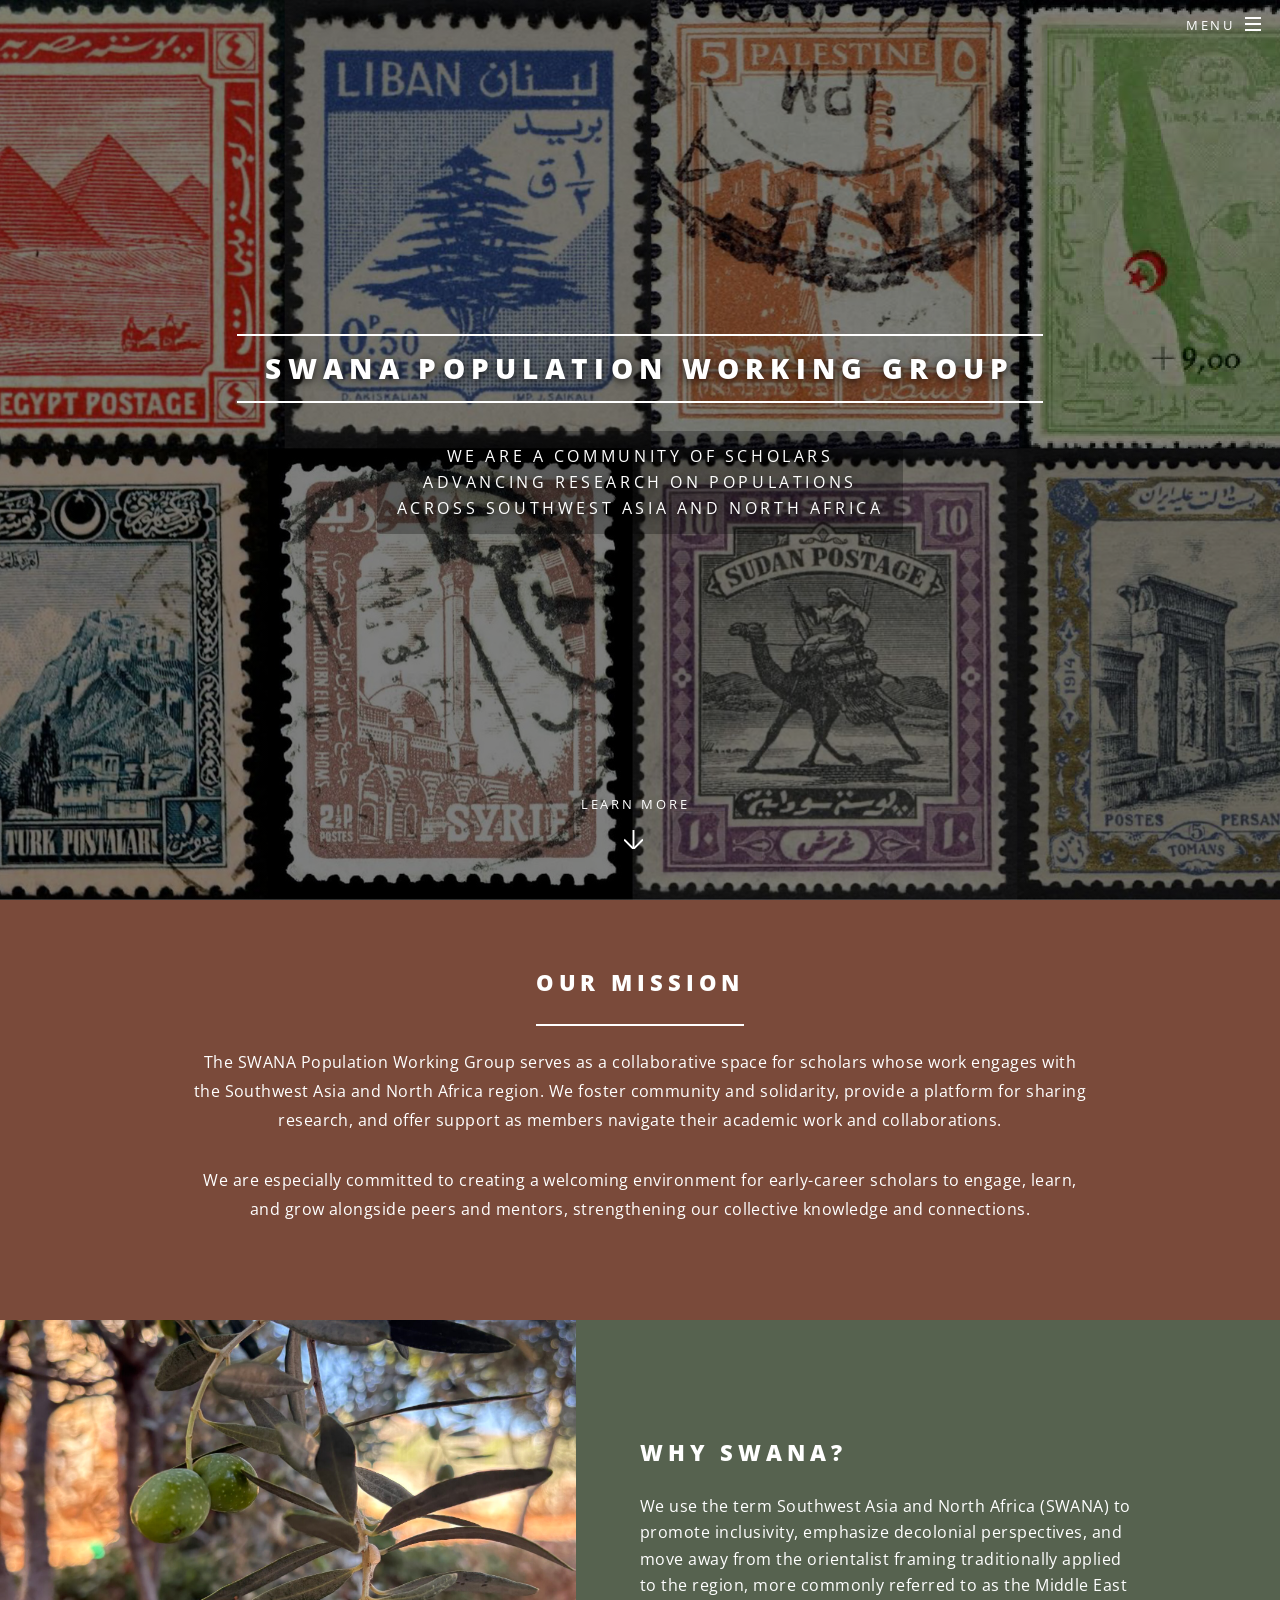
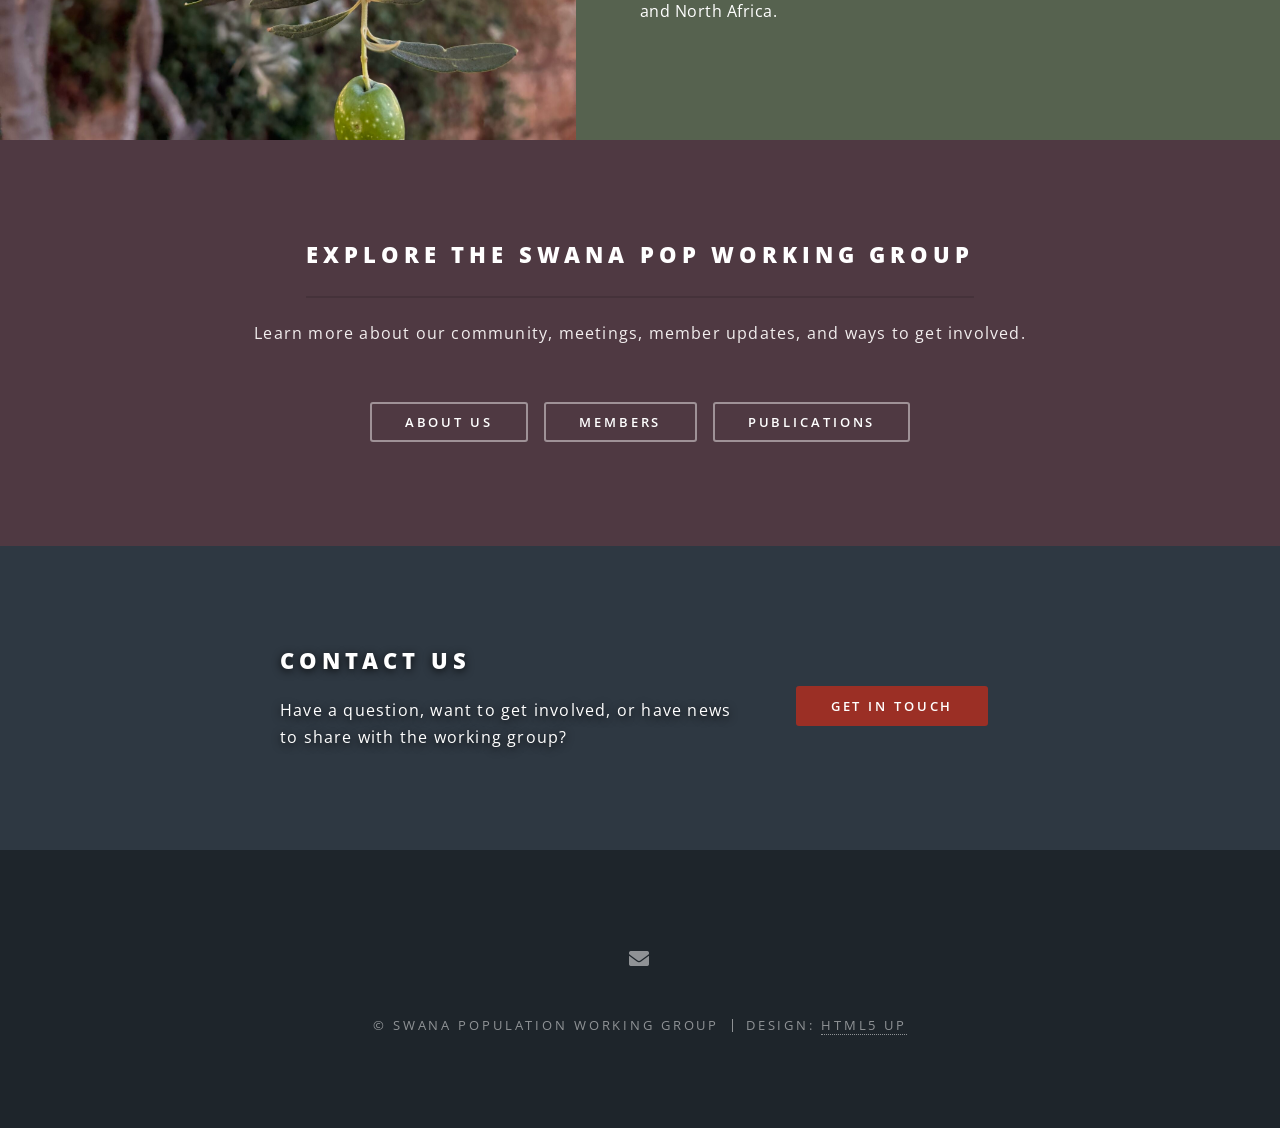
==== index.html @ 8e3f1f76 "Update index.html" ====
<!DOCTYPE HTML>
<!--
	SWANA Population Working Group
-->
<html>
	<head>
		<title>SWANA Population Working Group</title>
		<meta charset="utf-8" />
		<meta name="description" content="The SWANA Population Working Group is a community of scholars advancing research on populations across Southwest Asia and North Africa." />
		<meta name="keywords" content="SWANA, Southwest Asia and North Africa, population research, demography, population studies, MENA, scholars, working group, SWANA working group, SWANA Pop, SWANA Population, SWANA Population working group" />
		<meta name="viewport" content="width=device-width, initial-scale=1, user-scalable=no" />
		<link rel="stylesheet" href="assets/css/main.css" />
		<noscript><link rel="stylesheet" href="assets/css/noscript.css" /></noscript>
	</head>
	<body class="landing is-preload">

		<!-- Page Wrapper -->
			<div id="page-wrapper">

				<!-- Header -->
					<header id="header" class="alt">
						<h1><a href="index.html">SWANA POP</a></h1>
						<nav id="nav">
							<ul>
								<li class="special">
									<a href="#menu" class="menuToggle"><span>Menu</span></a>
									<div id="menu">
										<ul>
											<li><a href="index.html">Home</a></li>
											<li><a href="about.html">About Us</a></li>
											<li><a href="members.html">Members</a></li>
										 	<li><a href="publications.html">Publications</a></li>
											<!--<li><a href="#">Log In</a></li> -->
										</ul>
									</div>
								</li>
							</ul>
						</nav>
					</header>

				<!-- Banner -->
					<section id="banner">
						<div class="inner">
							<h2>SWANA Population Working Group</h2>
							<p>We are a community of scholars<br />
							advancing research on populations<br />
							across Southwest Asia and North Africa </p>
							
						</div>
						<a href="#one" class="more scrolly">Learn More</a>
					</section>

				<!-- One -->
					<section id="one" class="wrapper style2 special">
						<div class="inner">
							<header class="major">
								<h2>Our Mission</h2>
								<p>The SWANA Population Working Group serves as a collaborative space for scholars whose work engages with the Southwest Asia and North Africa region. We foster community and solidarity, provide a platform for sharing research, and offer support as members navigate their academic work and collaborations.</p>
								<p> We are especially committed to creating a welcoming environment for early-career scholars to engage, learn, and grow alongside peers and mentors, strengthening our collective knowledge and connections.</p>
							</header>
						</div>
					</section>

				<!-- Two -->
					<section id="two" class="wrapper alt style2">
						<section class="spotlight">
							<div class="image"><img src="images/olive.jpeg" alt="Olive tree branch with olives" /></div><div class="content">
								<h2>Why SWANA?</h2>
								<p>We use the term Southwest Asia and North Africa (SWANA) to promote inclusivity, emphasize decolonial perspectives, and move away from the orientalist framing traditionally applied to the region, more commonly referred to as the Middle East and North Africa.</p>
							</div>
						</section>
					</section>

				<!-- Three -->
					<section id="three" class="wrapper style3 special">
						<div class="inner">
							<header class="major">
								<h2>Explore the SWANA Pop Working Group</h2>
								<p>Learn more about our community, meetings, member updates, and ways to get involved.</p>
							</header>
							<ul class="actions special">
							      <li><a href="about.html" class="button">About Us</a></li>
							      <li><a href="members.html" class="button">Members</a></li>
							      <li><a href="publications.html" class="button">Publications</a></li>
							       <!--<li><a href="news.html" class="button">Share Your News</a></li>
							</ul> -->
						</div>
					</section>

				<!-- CTA -->
					<section id="cta" class="wrapper style4">
						<div class="inner">
							<header>
								<h2>Contact Us</h2>
								<p>Have a question, want to get involved, or have news to share with the working group?</p>
							</header>
							<ul class="actions stacked">
								<li><a href="https://forms.gle/hCoYXYdUF1regbRC8" class="button fit primary">Get In Touch</a></li>
							</ul>
						</div>
					</section>

				<!-- Footer -->
					<footer id="footer">
						<ul class="icons">
							<!--
							<li><a href="#" class="icon brands fa-twitter"><span class="label">Twitter</span></a></li>
							<li><a href="#" class="icon brands fa-facebook-f"><span class="label">Facebook</span></a></li>
							<li><a href="#" class="icon brands fa-instagram"><span class="label">Instagram</span></a></li>
							<li><a href="#" class="icon brands fa-dribbble"><span class="label">Dribbble</span></a></li>
							-->
							<li><a href="https://forms.gle/hCoYXYdUF1regbRC8" class="icon solid fa-envelope"><span class="label">Email</span></a></li>
							
						</ul>
						<ul class="copyright">
							<li>&copy; SWANA Population Working Group</li><li>Design: <a href="http://html5up.net">HTML5 UP</a></li>
						</ul>
					</footer>

			</div>

		<!-- Scripts -->
			<script src="assets/js/jquery.min.js"></script>
			<script src="assets/js/jquery.scrollex.min.js"></script>
			<script src="assets/js/jquery.scrolly.min.js"></script>
			<script src="assets/js/browser.min.js"></script>
			<script src="assets/js/breakpoints.min.js"></script>
			<script src="assets/js/util.js"></script>
			<script src="assets/js/main.js"></script>

	</body>
</html>
---- assets/css/main.css ----
@import url(fontawesome-all.min.css);
@import url("https://fonts.googleapis.com/css?family=Open+Sans:400,400italic,600,600italic,800,800italic");

/*
	Spectral by HTML5 UP
	html5up.net | @ajlkn
	Free for personal and commercial use under the CCA 3.0 license (html5up.net/license)
*/

html, body, div, span, applet, object,
iframe, h1, h2, h3, h4, h5, h6, p, blockquote,
pre, a, abbr, acronym, address, big, cite,
code, del, dfn, em, img, ins, kbd, q, s, samp,
small, strike, strong, sub, sup, tt, var, b,
u, i, center, dl, dt, dd, ol, ul, li, fieldset,
form, label, legend, table, caption, tbody,
tfoot, thead, tr, th, td, article, aside,
canvas, details, embed, figure, figcaption,
footer, header, hgroup, menu, nav, output, ruby,
section, summary, time, mark, audio, video {
	margin: 0;
	padding: 0;
	border: 0;
	font-size: 100%;
	font: inherit;
	vertical-align: baseline;}

article, aside, details, figcaption, figure,
footer, header, hgroup, menu, nav, section {
	display: block;}

body {
	line-height: 1;
}

ol, ul {
	list-style: none;
}

blockquote, q {
	quotes: none;
}

	blockquote:before, blockquote:after, q:before, q:after {
		content: '';
		content: none;
	}

table {
	border-collapse: collapse;
	border-spacing: 0;
}

body {
	-webkit-text-size-adjust: none;
}

mark {
	background-color: transparent;
	color: inherit;
}

input::-moz-focus-inner {
	border: 0;
	padding: 0;
}

input, select, textarea {
	-moz-appearance: none;
	-webkit-appearance: none;
	-ms-appearance: none;
	appearance: none;
}

/* Basic */

	@-ms-viewport {
		width: device-width;
	}

	html {
		box-sizing: border-box;
	}

	*, *:before, *:after {
		box-sizing: inherit;
	}

	body {
		background: #2e3842;
	}

		body.is-preload *, body.is-preload *:before, body.is-preload *:after {
			-moz-animation: none !important;
			-webkit-animation: none !important;
			-ms-animation: none !important;
			animation: none !important;
			-moz-transition: none !important;
			-webkit-transition: none !important;
			-ms-transition: none !important;
			transition: none !important;
		}

	body, input, select, textarea {
		color: #fff;
		font-family: "Open Sans", Helvetica, sans-serif;
		font-size: 15pt;
		font-weight: 400;
		letter-spacing: 0.075em;
		line-height: 1.65em;
	}

		@media screen and (max-width: 1680px) {

			body, input, select, textarea {
				font-size: 13pt;
			}

		}

		@media screen and (max-width: 1280px) {

			body, input, select, textarea {
				font-size: 12pt;
			}

		}

		@media screen and (max-width: 736px) {

			body, input, select, textarea {
				font-size: 11pt;
				letter-spacing: 0.0375em;
			}

		}

	a {
		-moz-transition: color 0.2s ease, border-bottom-color 0.2s ease;
		-webkit-transition: color 0.2s ease, border-bottom-color 0.2s ease;
		-ms-transition: color 0.2s ease, border-bottom-color 0.2s ease;
		transition: color 0.2s ease, border-bottom-color 0.2s ease;
		border-bottom: dotted 1px;
		color: inherit;
		text-decoration: none;
	}

		a:hover {
			border-bottom-color: transparent;
		}

	strong, b {
		color: #fff;
		font-weight: 600;
	}

	em, i {
		font-style: italic;
	}

	p {
		margin: 0 0 2em 0;
	}

	h1, h2, h3, h4, h5, h6 {
		color: #fff;
		font-weight: 800;
		letter-spacing: 0.225em;
		line-height: 1em;
		margin: 0 0 1em 0;
		text-transform: uppercase;
	}

		h1 a, h2 a, h3 a, h4 a, h5 a, h6 a {
			color: inherit;
			text-decoration: none;
		}

	h2 {
		font-size: 1.35em;
		line-height: 1.75em;
	}

		@media screen and (max-width: 736px) {

			h2 {
				font-size: 1.1em;
				line-height: 1.65em;
			}

		}

	h3 {
		font-size: 1.15em;
		line-height: 1.75em;
	}

		@media screen and (max-width: 736px) {

			h3 {
				font-size: 1em;
				line-height: 1.65em;
			}

		}

	h4 {
		font-size: 1em;
		line-height: 1.5em;
	}

	h5 {
		font-size: 0.8em;
		line-height: 1.5em;
	}

	h6 {
		font-size: 0.7em;
		line-height: 1.5em;
	}

	sub {
		font-size: 0.8em;
		position: relative;
		top: 0.5em;
	}

	sup {
		font-size: 0.8em;
		position: relative;
		top: -0.5em;
	}

	hr {
		border: 0;
		border-bottom: solid 2px #fff;
		margin: 3em 0;
	}

		hr.major {
			margin: 4.5em 0;
		}

	blockquote {
		border-left: solid 4px #fff;
		font-style: italic;
		margin: 0 0 2em 0;
		padding: 0.5em 0 0.5em 2em;
	}

	code {
		background: rgba(144, 144, 144, 0.25);
		border-radius: 3px;
		font-family: "Courier New", monospace;
		font-size: 0.9em;
		letter-spacing: 0;
		margin: 0 0.25em;
		padding: 0.25em 0.65em;
	}

	pre {
		-webkit-overflow-scrolling: touch;
		font-family: "Courier New", monospace;
		font-size: 0.9em;
		margin: 0 0 2em 0;
	}

		pre code {
			display: block;
			line-height: 1.75em;
			padding: 1em 1.5em;
			overflow-x: auto;
		}

	.align-left {
		text-align: left;
	}

	.align-center {
		text-align: center;
	}

	.align-right {
		text-align: right;
	}

/* Row */

	.row {
		display: flex;
		flex-wrap: wrap;
		box-sizing: border-box;
		align-items: stretch;
	}

		.row > * {
			box-sizing: border-box;
		}

		.row.gtr-uniform > * > :last-child {
			margin-bottom: 0;
		}

		.row.aln-left {
			justify-content: flex-start;
		}

		.row.aln-center {
			justify-content: center;
		}

		.row.aln-right {
			justify-content: flex-end;
		}

		.row.aln-top {
			align-items: flex-start;
		}

		.row.aln-middle {
			align-items: center;
		}

		.row.aln-bottom {
			align-items: flex-end;
		}

		.row > .imp {
			order: -1;
		}

		.row > .col-1 {
			width: 8.33333%;
		}

		.row > .off-1 {
			margin-left: 8.33333%;
		}

		.row > .col-2 {
			width: 16.66667%;
		}

		.row > .off-2 {
			margin-left: 16.66667%;
		}

		.row > .col-3 {
			width: 25%;
		}

		.row > .off-3 {
			margin-left: 25%;
		}

		.row > .col-4 {
			width: 33.33333%;
		}

		.row > .off-4 {
			margin-left: 33.33333%;
		}

		.row > .col-5 {
			width: 41.66667%;
		}

		.row > .off-5 {
			margin-left: 41.66667%;
		}

		.row > .col-6 {
			width: 50%;
		}

		.row > .off-6 {
			margin-left: 50%;
		}

		.row > .col-7 {
			width: 58.33333%;
		}

		.row > .off-7 {
			margin-left: 58.33333%;
		}

		.row > .col-8 {
			width: 66.66667%;
		}

		.row > .off-8 {
			margin-left: 66.66667%;
		}

		.row > .col-9 {
			width: 75%;
		}

		.row > .off-9 {
			margin-left: 75%;
		}

		.row > .col-10 {
			width: 83.33333%;
		}

		.row > .off-10 {
			margin-left: 83.33333%;
		}

		.row > .col-11 {
			width: 91.66667%;
		}

		.row > .off-11 {
			margin-left: 91.66667%;
		}

		.row > .col-12 {
			width: 100%;
		}

		.row > .off-12 {
			margin-left: 100%;
		}

		.row.gtr-0 {
			margin-top: 0;
			margin-left: 0em;
		}

			.row.gtr-0 > * {
				padding: 0 0 0 0em;
			}

			.row.gtr-0.gtr-uniform {
				margin-top: 0em;
			}

				.row.gtr-0.gtr-uniform > * {
					padding-top: 0em;
				}

		.row.gtr-25 {
			margin-top: 0;
			margin-left: -0.375em;
		}

			.row.gtr-25 > * {
				padding: 0 0 0 0.375em;
			}

			.row.gtr-25.gtr-uniform {
				margin-top: -0.375em;
			}

				.row.gtr-25.gtr-uniform > * {
					padding-top: 0.375em;
				}

		.row.gtr-50 {
			margin-top: 0;
			margin-left: -0.75em;
		}

			.row.gtr-50 > * {
				padding: 0 0 0 0.75em;
			}

			.row.gtr-50.gtr-uniform {
				margin-top: -0.75em;
			}

				.row.gtr-50.gtr-uniform > * {
					padding-top: 0.75em;
				}

		.row {
			margin-top: 0;
			margin-left: -1.5em;
		}

			.row > * {
				padding: 0 0 0 1.5em;
			}

			.row.gtr-uniform {
				margin-top: -1.5em;
			}

				.row.gtr-uniform > * {
					padding-top: 1.5em;
				}

		.row.gtr-150 {
			margin-top: 0;
			margin-left: -2.25em;
		}

			.row.gtr-150 > * {
				padding: 0 0 0 2.25em;
			}

			.row.gtr-150.gtr-uniform {
				margin-top: -2.25em;
			}

				.row.gtr-150.gtr-uniform > * {
					padding-top: 2.25em;
				}

		.row.gtr-200 {
			margin-top: 0;
			margin-left: -3em;
		}

			.row.gtr-200 > * {
				padding: 0 0 0 3em;
			}

			.row.gtr-200.gtr-uniform {
				margin-top: -3em;
			}

				.row.gtr-200.gtr-uniform > * {
					padding-top: 3em;
				}

		@media screen and (max-width: 1680px) {

			.row {
				display: flex;
				flex-wrap: wrap;
				box-sizing: border-box;
				align-items: stretch;
			}

				.row > * {
					box-sizing: border-box;
				}

				.row.gtr-uniform > * > :last-child {
					margin-bottom: 0;
				}

				.row.aln-left {
					justify-content: flex-start;
				}

				.row.aln-center {
					justify-content: center;
				}

				.row.aln-right {
					justify-content: flex-end;
				}

				.row.aln-top {
					align-items: flex-start;
				}

				.row.aln-middle {
					align-items: center;
				}

				.row.aln-bottom {
					align-items: flex-end;
				}

				.row > .imp-xlarge {
					order: -1;
				}

				.row > .col-1-xlarge {
					width: 8.33333%;
				}

				.row > .off-1-xlarge {
					margin-left: 8.33333%;
				}

				.row > .col-2-xlarge {
					width: 16.66667%;
				}

				.row > .off-2-xlarge {
					margin-left: 16.66667%;
				}

				.row > .col-3-xlarge {
					width: 25%;
				}

				.row > .off-3-xlarge {
					margin-left: 25%;
				}

				.row > .col-4-xlarge {
					width: 33.33333%;
				}

				.row > .off-4-xlarge {
					margin-left: 33.33333%;
				}

				.row > .col-5-xlarge {
					width: 41.66667%;
				}

				.row > .off-5-xlarge {
					margin-left: 41.66667%;
				}

				.row > .col-6-xlarge {
					width: 50%;
				}

				.row > .off-6-xlarge {
					margin-left: 50%;
				}

				.row > .col-7-xlarge {
					width: 58.33333%;
				}

				.row > .off-7-xlarge {
					margin-left: 58.33333%;
				}

				.row > .col-8-xlarge {
					width: 66.66667%;
				}

				.row > .off-8-xlarge {
					margin-left: 66.66667%;
				}

				.row > .col-9-xlarge {
					width: 75%;
				}

				.row > .off-9-xlarge {
					margin-left: 75%;
				}

				.row > .col-10-xlarge {
					width: 83.33333%;
				}

				.row > .off-10-xlarge {
					margin-left: 83.33333%;
				}

				.row > .col-11-xlarge {
					width: 91.66667%;
				}

				.row > .off-11-xlarge {
					margin-left: 91.66667%;
				}

				.row > .col-12-xlarge {
					width: 100%;
				}

				.row > .off-12-xlarge {
					margin-left: 100%;
				}

				.row.gtr-0 {
					margin-top: 0;
					margin-left: 0em;
				}

					.row.gtr-0 > * {
						padding: 0 0 0 0em;
					}

					.row.gtr-0.gtr-uniform {
						margin-top: 0em;
					}

						.row.gtr-0.gtr-uniform > * {
							padding-top: 0em;
						}

				.row.gtr-25 {
					margin-top: 0;
					margin-left: -0.375em;
				}

					.row.gtr-25 > * {
						padding: 0 0 0 0.375em;
					}

					.row.gtr-25.gtr-uniform {
						margin-top: -0.375em;
					}

						.row.gtr-25.gtr-uniform > * {
							padding-top: 0.375em;
						}

				.row.gtr-50 {
					margin-top: 0;
					margin-left: -0.75em;
				}

					.row.gtr-50 > * {
						padding: 0 0 0 0.75em;
					}

					.row.gtr-50.gtr-uniform {
						margin-top: -0.75em;
					}

						.row.gtr-50.gtr-uniform > * {
							padding-top: 0.75em;
						}

				.row {
					margin-top: 0;
					margin-left: -1.5em;
				}

					.row > * {
						padding: 0 0 0 1.5em;
					}

					.row.gtr-uniform {
						margin-top: -1.5em;
					}

						.row.gtr-uniform > * {
							padding-top: 1.5em;
						}

				.row.gtr-150 {
					margin-top: 0;
					margin-left: -2.25em;
				}

					.row.gtr-150 > * {
						padding: 0 0 0 2.25em;
					}

					.row.gtr-150.gtr-uniform {
						margin-top: -2.25em;
					}

						.row.gtr-150.gtr-uniform > * {
							padding-top: 2.25em;
						}

				.row.gtr-200 {
					margin-top: 0;
					margin-left: -3em;
				}

					.row.gtr-200 > * {
						padding: 0 0 0 3em;
					}

					.row.gtr-200.gtr-uniform {
						margin-top: -3em;
					}

						.row.gtr-200.gtr-uniform > * {
							padding-top: 3em;
						}

		}

		@media screen and (max-width: 1280px) {

			.row {
				display: flex;
				flex-wrap: wrap;
				box-sizing: border-box;
				align-items: stretch;
			}

				.row > * {
					box-sizing: border-box;
				}

				.row.gtr-uniform > * > :last-child {
					margin-bottom: 0;
				}

				.row.aln-left {
					justify-content: flex-start;
				}

				.row.aln-center {
					justify-content: center;
				}

				.row.aln-right {
					justify-content: flex-end;
				}

				.row.aln-top {
					align-items: flex-start;
				}

				.row.aln-middle {
					align-items: center;
				}

				.row.aln-bottom {
					align-items: flex-end;
				}

				.row > .imp-large {
					order: -1;
				}

				.row > .col-1-large {
					width: 8.33333%;
				}

				.row > .off-1-large {
					margin-left: 8.33333%;
				}

				.row > .col-2-large {
					width: 16.66667%;
				}

				.row > .off-2-large {
					margin-left: 16.66667%;
				}

				.row > .col-3-large {
					width: 25%;
				}

				.row > .off-3-large {
					margin-left: 25%;
				}

				.row > .col-4-large {
					width: 33.33333%;
				}

				.row > .off-4-large {
					margin-left: 33.33333%;
				}

				.row > .col-5-large {
					width: 41.66667%;
				}

				.row > .off-5-large {
					margin-left: 41.66667%;
				}

				.row > .col-6-large {
					width: 50%;
				}

				.row > .off-6-large {
					margin-left: 50%;
				}

				.row > .col-7-large {
					width: 58.33333%;
				}

				.row > .off-7-large {
					margin-left: 58.33333%;
				}

				.row > .col-8-large {
					width: 66.66667%;
				}

				.row > .off-8-large {
					margin-left: 66.66667%;
				}

				.row > .col-9-large {
					width: 75%;
				}

				.row > .off-9-large {
					margin-left: 75%;
				}

				.row > .col-10-large {
					width: 83.33333%;
				}

				.row > .off-10-large {
					margin-left: 83.33333%;
				}

				.row > .col-11-large {
					width: 91.66667%;
				}

				.row > .off-11-large {
					margin-left: 91.66667%;
				}

				.row > .col-12-large {
					width: 100%;
				}

				.row > .off-12-large {
					margin-left: 100%;
				}

				.row.gtr-0 {
					margin-top: 0;
					margin-left: 0em;
				}

					.row.gtr-0 > * {
						padding: 0 0 0 0em;
					}

					.row.gtr-0.gtr-uniform {
						margin-top: 0em;
					}

						.row.gtr-0.gtr-uniform > * {
							padding-top: 0em;
						}

				.row.gtr-25 {
					margin-top: 0;
					margin-left: -0.375em;
				}

					.row.gtr-25 > * {
						padding: 0 0 0 0.375em;
					}

					.row.gtr-25.gtr-uniform {
						margin-top: -0.375em;
					}

						.row.gtr-25.gtr-uniform > * {
							padding-top: 0.375em;
						}

				.row.gtr-50 {
					margin-top: 0;
					margin-left: -0.75em;
				}

					.row.gtr-50 > * {
						padding: 0 0 0 0.75em;
					}

					.row.gtr-50.gtr-uniform {
						margin-top: -0.75em;
					}

						.row.gtr-50.gtr-uniform > * {
							padding-top: 0.75em;
						}

				.row {
					margin-top: 0;
					margin-left: -1.5em;
				}

					.row > * {
						padding: 0 0 0 1.5em;
					}

					.row.gtr-uniform {
						margin-top: -1.5em;
					}

						.row.gtr-uniform > * {
							padding-top: 1.5em;
						}

				.row.gtr-150 {
					margin-top: 0;
					margin-left: -2.25em;
				}

					.row.gtr-150 > * {
						padding: 0 0 0 2.25em;
					}

					.row.gtr-150.gtr-uniform {
						margin-top: -2.25em;
					}

						.row.gtr-150.gtr-uniform > * {
							padding-top: 2.25em;
						}

				.row.gtr-200 {
					margin-top: 0;
					margin-left: -3em;
				}

					.row.gtr-200 > * {
						padding: 0 0 0 3em;
					}

					.row.gtr-200.gtr-uniform {
						margin-top: -3em;
					}

						.row.gtr-200.gtr-uniform > * {
							padding-top: 3em;
						}

		}

		@media screen and (max-width: 980px) {

			.row {
				display: flex;
				flex-wrap: wrap;
				box-sizing: border-box;
				align-items: stretch;
			}

				.row > * {
					box-sizing: border-box;
				}

				.row.gtr-uniform > * > :last-child {
					margin-bottom: 0;
				}

				.row.aln-left {
					justify-content: flex-start;
				}

				.row.aln-center {
					justify-content: center;
				}

				.row.aln-right {
					justify-content: flex-end;
				}

				.row.aln-top {
					align-items: flex-start;
				}

				.row.aln-middle {
					align-items: center;
				}

				.row.aln-bottom {
					align-items: flex-end;
				}

				.row > .imp-medium {
					order: -1;
				}

				.row > .col-1-medium {
					width: 8.33333%;
				}

				.row > .off-1-medium {
					margin-left: 8.33333%;
				}

				.row > .col-2-medium {
					width: 16.66667%;
				}

				.row > .off-2-medium {
					margin-left: 16.66667%;
				}

				.row > .col-3-medium {
					width: 25%;
				}

				.row > .off-3-medium {
					margin-left: 25%;
				}

				.row > .col-4-medium {
					width: 33.33333%;
				}

				.row > .off-4-medium {
					margin-left: 33.33333%;
				}

				.row > .col-5-medium {
					width: 41.66667%;
				}

				.row > .off-5-medium {
					margin-left: 41.66667%;
				}

				.row > .col-6-medium {
					width: 50%;
				}

				.row > .off-6-medium {
					margin-left: 50%;
				}

				.row > .col-7-medium {
					width: 58.33333%;
				}

				.row > .off-7-medium {
					margin-left: 58.33333%;
				}

				.row > .col-8-medium {
					width: 66.66667%;
				}

				.row > .off-8-medium {
					margin-left: 66.66667%;
				}

				.row > .col-9-medium {
					width: 75%;
				}

				.row > .off-9-medium {
					margin-left: 75%;
				}

				.row > .col-10-medium {
					width: 83.33333%;
				}

				.row > .off-10-medium {
					margin-left: 83.33333%;
				}

				.row > .col-11-medium {
					width: 91.66667%;
				}

				.row > .off-11-medium {
					margin-left: 91.66667%;
				}

				.row > .col-12-medium {
					width: 100%;
				}

				.row > .off-12-medium {
					margin-left: 100%;
				}

				.row.gtr-0 {
					margin-top: 0;
					margin-left: 0em;
				}

					.row.gtr-0 > * {
						padding: 0 0 0 0em;
					}

					.row.gtr-0.gtr-uniform {
						margin-top: 0em;
					}

						.row.gtr-0.gtr-uniform > * {
							padding-top: 0em;
						}

				.row.gtr-25 {
					margin-top: 0;
					margin-left: -0.375em;
				}

					.row.gtr-25 > * {
						padding: 0 0 0 0.375em;
					}

					.row.gtr-25.gtr-uniform {
						margin-top: -0.375em;
					}

						.row.gtr-25.gtr-uniform > * {
							padding-top: 0.375em;
						}

				.row.gtr-50 {
					margin-top: 0;
					margin-left: -0.75em;
				}

					.row.gtr-50 > * {
						padding: 0 0 0 0.75em;
					}

					.row.gtr-50.gtr-uniform {
						margin-top: -0.75em;
					}

						.row.gtr-50.gtr-uniform > * {
							padding-top: 0.75em;
						}

				.row {
					margin-top: 0;
					margin-left: -1.5em;
				}

					.row > * {
						padding: 0 0 0 1.5em;
					}

					.row.gtr-uniform {
						margin-top: -1.5em;
					}

						.row.gtr-uniform > * {
							padding-top: 1.5em;
						}

				.row.gtr-150 {
					margin-top: 0;
					margin-left: -2.25em;
				}

					.row.gtr-150 > * {
						padding: 0 0 0 2.25em;
					}

					.row.gtr-150.gtr-uniform {
						margin-top: -2.25em;
					}

						.row.gtr-150.gtr-uniform > * {
							padding-top: 2.25em;
						}

				.row.gtr-200 {
					margin-top: 0;
					margin-left: -3em;
				}

					.row.gtr-200 > * {
						padding: 0 0 0 3em;
					}

					.row.gtr-200.gtr-uniform {
						margin-top: -3em;
					}

						.row.gtr-200.gtr-uniform > * {
							padding-top: 3em;
						}

		}

		@media screen and (max-width: 736px) {

			.row {
				display: flex;
				flex-wrap: wrap;
				box-sizing: border-box;
				align-items: stretch;
			}

				.row > * {
					box-sizing: border-box;
				}

				.row.gtr-uniform > * > :last-child {
					margin-bottom: 0;
				}

				.row.aln-left {
					justify-content: flex-start;
				}

				.row.aln-center {
					justify-content: center;
				}

				.row.aln-right {
					justify-content: flex-end;
				}

				.row.aln-top {
					align-items: flex-start;
				}

				.row.aln-middle {
					align-items: center;
				}

				.row.aln-bottom {
					align-items: flex-end;
				}

				.row > .imp-small {
					order: -1;
				}

				.row > .col-1-small {
					width: 8.33333%;
				}

				.row > .off-1-small {
					margin-left: 8.33333%;
				}

				.row > .col-2-small {
					width: 16.66667%;
				}

				.row > .off-2-small {
					margin-left: 16.66667%;
				}

				.row > .col-3-small {
					width: 25%;
				}

				.row > .off-3-small {
					margin-left: 25%;
				}

				.row > .col-4-small {
					width: 33.33333%;
				}

				.row > .off-4-small {
					margin-left: 33.33333%;
				}

				.row > .col-5-small {
					width: 41.66667%;
				}

				.row > .off-5-small {
					margin-left: 41.66667%;
				}

				.row > .col-6-small {
					width: 50%;
				}

				.row > .off-6-small {
					margin-left: 50%;
				}

				.row > .col-7-small {
					width: 58.33333%;
				}

				.row > .off-7-small {
					margin-left: 58.33333%;
				}

				.row > .col-8-small {
					width: 66.66667%;
				}

				.row > .off-8-small {
					margin-left: 66.66667%;
				}

				.row > .col-9-small {
					width: 75%;
				}

				.row > .off-9-small {
					margin-left: 75%;
				}

				.row > .col-10-small {
					width: 83.33333%;
				}

				.row > .off-10-small {
					margin-left: 83.33333%;
				}

				.row > .col-11-small {
					width: 91.66667%;
				}

				.row > .off-11-small {
					margin-left: 91.66667%;
				}

				.row > .col-12-small {
					width: 100%;
				}

				.row > .off-12-small {
					margin-left: 100%;
				}

				.row.gtr-0 {
					margin-top: 0;
					margin-left: 0em;
				}

					.row.gtr-0 > * {
						padding: 0 0 0 0em;
					}

					.row.gtr-0.gtr-uniform {
						margin-top: 0em;
					}

						.row.gtr-0.gtr-uniform > * {
							padding-top: 0em;
						}

				.row.gtr-25 {
					margin-top: 0;
					margin-left: -0.375em;
				}

					.row.gtr-25 > * {
						padding: 0 0 0 0.375em;
					}

					.row.gtr-25.gtr-uniform {
						margin-top: -0.375em;
					}

						.row.gtr-25.gtr-uniform > * {
							padding-top: 0.375em;
						}

				.row.gtr-50 {
					margin-top: 0;
					margin-left: -0.75em;
				}

					.row.gtr-50 > * {
						padding: 0 0 0 0.75em;
					}

					.row.gtr-50.gtr-uniform {
						margin-top: -0.75em;
					}

						.row.gtr-50.gtr-uniform > * {
							padding-top: 0.75em;
						}

				.row {
					margin-top: 0;
					margin-left: -1.5em;
				}

					.row > * {
						padding: 0 0 0 1.5em;
					}

					.row.gtr-uniform {
						margin-top: -1.5em;
					}

						.row.gtr-uniform > * {
							padding-top: 1.5em;
						}

				.row.gtr-150 {
					margin-top: 0;
					margin-left: -2.25em;
				}

					.row.gtr-150 > * {
						padding: 0 0 0 2.25em;
					}

					.row.gtr-150.gtr-uniform {
						margin-top: -2.25em;
					}

						.row.gtr-150.gtr-uniform > * {
							padding-top: 2.25em;
						}

				.row.gtr-200 {
					margin-top: 0;
					margin-left: -3em;
				}

					.row.gtr-200 > * {
						padding: 0 0 0 3em;
					}

					.row.gtr-200.gtr-uniform {
						margin-top: -3em;
					}

						.row.gtr-200.gtr-uniform > * {
							padding-top: 3em;
						}

		}

		@media screen and (max-width: 480px) {

			.row {
				display: flex;
				flex-wrap: wrap;
				box-sizing: border-box;
				align-items: stretch;
			}

				.row > * {
					box-sizing: border-box;
				}

				.row.gtr-uniform > * > :last-child {
					margin-bottom: 0;
				}

				.row.aln-left {
					justify-content: flex-start;
				}

				.row.aln-center {
					justify-content: center;
				}

				.row.aln-right {
					justify-content: flex-end;
				}

				.row.aln-top {
					align-items: flex-start;
				}

				.row.aln-middle {
					align-items: center;
				}

				.row.aln-bottom {
					align-items: flex-end;
				}

				.row > .imp-xsmall {
					order: -1;
				}

				.row > .col-1-xsmall {
					width: 8.33333%;
				}

				.row > .off-1-xsmall {
					margin-left: 8.33333%;
				}

				.row > .col-2-xsmall {
					width: 16.66667%;
				}

				.row > .off-2-xsmall {
					margin-left: 16.66667%;
				}

				.row > .col-3-xsmall {
					width: 25%;
				}

				.row > .off-3-xsmall {
					margin-left: 25%;
				}

				.row > .col-4-xsmall {
					width: 33.33333%;
				}

				.row > .off-4-xsmall {
					margin-left: 33.33333%;
				}

				.row > .col-5-xsmall {
					width: 41.66667%;
				}

				.row > .off-5-xsmall {
					margin-left: 41.66667%;
				}

				.row > .col-6-xsmall {
					width: 50%;
				}

				.row > .off-6-xsmall {
					margin-left: 50%;
				}

				.row > .col-7-xsmall {
					width: 58.33333%;
				}

				.row > .off-7-xsmall {
					margin-left: 58.33333%;
				}

				.row > .col-8-xsmall {
					width: 66.66667%;
				}

				.row > .off-8-xsmall {
					margin-left: 66.66667%;
				}

				.row > .col-9-xsmall {
					width: 75%;
				}

				.row > .off-9-xsmall {
					margin-left: 75%;
				}

				.row > .col-10-xsmall {
					width: 83.33333%;
				}

				.row > .off-10-xsmall {
					margin-left: 83.33333%;
				}

				.row > .col-11-xsmall {
					width: 91.66667%;
				}

				.row > .off-11-xsmall {
					margin-left: 91.66667%;
				}

				.row > .col-12-xsmall {
					width: 100%;
				}

				.row > .off-12-xsmall {
					margin-left: 100%;
				}

				.row.gtr-0 {
					margin-top: 0;
					margin-left: 0em;
				}

					.row.gtr-0 > * {
						padding: 0 0 0 0em;
					}

					.row.gtr-0.gtr-uniform {
						margin-top: 0em;
					}

						.row.gtr-0.gtr-uniform > * {
							padding-top: 0em;
						}

				.row.gtr-25 {
					margin-top: 0;
					margin-left: -0.375em;
				}

					.row.gtr-25 > * {
						padding: 0 0 0 0.375em;
					}

					.row.gtr-25.gtr-uniform {
						margin-top: -0.375em;
					}

						.row.gtr-25.gtr-uniform > * {
							padding-top: 0.375em;
						}

				.row.gtr-50 {
					margin-top: 0;
					margin-left: -0.75em;
				}

					.row.gtr-50 > * {
						padding: 0 0 0 0.75em;
					}

					.row.gtr-50.gtr-uniform {
						margin-top: -0.75em;
					}

						.row.gtr-50.gtr-uniform > * {
							padding-top: 0.75em;
						}

				.row {
					margin-top: 0;
					margin-left: -1.5em;
				}

					.row > * {
						padding: 0 0 0 1.5em;
					}

					.row.gtr-uniform {
						margin-top: -1.5em;
					}

						.row.gtr-uniform > * {
							padding-top: 1.5em;
						}

				.row.gtr-150 {
					margin-top: 0;
					margin-left: -2.25em;
				}

					.row.gtr-150 > * {
						padding: 0 0 0 2.25em;
					}

					.row.gtr-150.gtr-uniform {
						margin-top: -2.25em;
					}

						.row.gtr-150.gtr-uniform > * {
							padding-top: 2.25em;
						}

				.row.gtr-200 {
					margin-top: 0;
					margin-left: -3em;
				}

					.row.gtr-200 > * {
						padding: 0 0 0 3em;
					}

					.row.gtr-200.gtr-uniform {
						margin-top: -3em;
					}

						.row.gtr-200.gtr-uniform > * {
							padding-top: 3em;
						}

		}

/* Section/Article */

	section.special, article.special {
		text-align: center;
	}

	header p {
		color: rgba(255, 255, 255, 0.5);
		position: relative;
		top: -0.25em;
	}

	header h3 + p {
		font-size: 1.1em;
	}

	header h4 + p,
	header h5 + p,
	header h6 + p {
		font-size: 0.9em;
	}

	header.major {
		margin: 0 0 3.5em 0;
	}

		header.major h2, header.major h3, header.major h4, header.major h5, header.major h6 {
			border-bottom: solid 2px #fff;
			display: inline-block;
			padding-bottom: 1em;
			position: relative;
		}

			header.major h2:after, header.major h3:after, header.major h4:after, header.major h5:after, header.major h6:after {
				content: '';
				display: block;
				height: 1px;
			}

		header.major p {
			color: #fff;
			top: 0;
		}

		@media screen and (max-width: 736px) {

			header.major {
				margin: 0 0 2em 0;
			}

		}

	@media screen and (max-width: 980px) {

		header br {
			display: none;
		}

	}

/* Form */

	form {
		margin: 0 0 2em 0;
	}

	label {
		color: #fff;
		display: block;
		font-size: 0.9em;
		font-weight: 600;
		margin: 0 0 1em 0;
	}

	input[type="text"],
	input[type="password"],
	input[type="email"],
	select,
	textarea {
		-moz-appearance: none;
		-webkit-appearance: none;
		-ms-appearance: none;
		appearance: none;
		background-color: rgba(144, 144, 144, 0.25);
		border-radius: 3px;
		border: none;
		color: inherit;
		display: block;
		outline: 0;
		padding: 0 1em;
		text-decoration: none;
		width: 100%;
	}

		input[type="text"]:invalid,
		input[type="password"]:invalid,
		input[type="email"]:invalid,
		select:invalid,
		textarea:invalid {
			box-shadow: none;
		}

		input[type="text"]:focus,
		input[type="password"]:focus,
		input[type="email"]:focus,
		select:focus,
		textarea:focus {
			box-shadow: 0 0 0 2px #21b2a6;
		}

	select {
		background-size: 1.25em;
		background-repeat: no-repeat;
		background-position: calc(100% - 1em) center;
		height: 2.75em;
		padding-right: 2.75em;
		text-overflow: ellipsis;
	}

		select:focus::-ms-value {
			background-color: transparent;
		}

		select::-ms-expand {
			display: none;
		}

	input[type="text"],
	input[type="password"],
	input[type="email"],
	select {
		height: 2.75em;
	}

	textarea {
		padding: 0.75em 1em;
	}

	input[type="checkbox"],
	input[type="radio"] {
		-moz-appearance: none;
		-webkit-appearance: none;
		-ms-appearance: none;
		appearance: none;
		display: block;
		float: left;
		margin-right: -2em;
		opacity: 0;
		width: 1em;
		z-index: -1;
	}

		input[type="checkbox"] + label,
		input[type="radio"] + label {
			text-decoration: none;
			color: #fff;
			cursor: pointer;
			display: inline-block;
			font-size: 1em;
			font-weight: 400;
			padding-left: 2.4em;
			padding-right: 0.75em;
			position: relative;
		}

			input[type="checkbox"] + label:before,
			input[type="radio"] + label:before {
				-moz-osx-font-smoothing: grayscale;
				-webkit-font-smoothing: antialiased;
				display: inline-block;
				font-style: normal;
				font-variant: normal;
				text-rendering: auto;
				line-height: 1;
				text-transform: none !important;
				font-family: 'Font Awesome 5 Free';
				font-weight: 900;
			}

			input[type="checkbox"] + label:before,
			input[type="radio"] + label:before {
				background: rgba(144, 144, 144, 0.25);
				border-radius: 3px;
				content: '';
				display: inline-block;
				font-size: 0.8em;
				height: 2.0625em;
				left: 0;
				line-height: 2.0625em;
				position: absolute;
				text-align: center;
				top: 0;
				width: 2.0625em;
			}

		input[type="checkbox"]:checked + label:before,
		input[type="radio"]:checked + label:before {
			background: #2e3842;
			color: #fff;
			content: '\f00c';
		}

		input[type="checkbox"]:focus + label:before,
		input[type="radio"]:focus + label:before {
			box-shadow: 0 0 0 2px #21b2a6;
		}

	input[type="checkbox"] + label:before {
		border-radius: 3px;
	}

	input[type="radio"] + label:before {
		border-radius: 100%;
	}

	::-webkit-input-placeholder {
		color: rgba(255, 255, 255, 0.5) !important;
		opacity: 1.0;
	}

	:-moz-placeholder {
		color: rgba(255, 255, 255, 0.5) !important;
		opacity: 1.0;
	}

	::-moz-placeholder {
		color: rgba(255, 255, 255, 0.5) !important;
		opacity: 1.0;
	}

	:-ms-input-placeholder {
		color: rgba(255, 255, 255, 0.5) !important;
		opacity: 1.0;
	}

/* Box */

	.box {
		border-radius: 3px;
		border: solid 2px #fff;
		margin-bottom: 2em;
		padding: 1.5em;
	}

		.box > :last-child,
		.box > :last-child > :last-child,
		.box > :last-child > :last-child > :last-child {
			margin-bottom: 0;
		}

		.box.alt {
			border: 0;
			border-radius: 0;
			padding: 0;
		}

/* Icon */

	.icon {
		text-decoration: none;
		border-bottom: none;
		position: relative;
	}

		.icon:before {
			-moz-osx-font-smoothing: grayscale;
			-webkit-font-smoothing: antialiased;
			display: inline-block;
			font-style: normal;
			font-variant: normal;
			text-rendering: auto;
			line-height: 1;
			text-transform: none !important;
			font-family: 'Font Awesome 5 Free';
			font-weight: 400;
		}

		.icon > .label {
			display: none;
		}

		.icon:before {
			line-height: inherit;
		}

		.icon.solid:before {
			font-weight: 900;
		}

		.icon.brands:before {
			font-family: 'Font Awesome 5 Brands';
		}

		.icon.major {
			-moz-transform: rotate(-45deg);
			-webkit-transform: rotate(-45deg);
			-ms-transform: rotate(-45deg);
			transform: rotate(-45deg);
			border-radius: 3px;
			border: solid 2px #fff;
			display: inline-block;
			font-size: 1.35em;
			height: calc(3em + 2px);
			line-height: 3em;
			text-align: center;
			width: calc(3em + 2px);
		}

			.icon.major:before {
				-moz-transform: rotate(45deg);
				-webkit-transform: rotate(45deg);
				-ms-transform: rotate(45deg);
				transform: rotate(45deg);
				display: inline-block;
				font-size: 1.5em;
			}

			@media screen and (max-width: 736px) {

				.icon.major {
					font-size: 1em;
				}

			}

		.icon.style1 {
			color: #00ffcc;
		}

		.icon.style2 {
			color: #00f0ff;
		}

		.icon.style3 {
			color: #76ddff;
		}

/* Image */

	.image {
		border-radius: 3px;
		border: 0;
		display: inline-block;
		position: relative;
	}

		.image img {
			border-radius: 3px;
			display: block;
		}

		.image.left {
			float: left;
			margin: 0 2em 2em 0;
			top: 0.25em;
		}

		.image.right {
			float: right;
			margin: 0 0 2em 2em;
			top: 0.25em;
		}

		.image.left, .image.right {
			max-width: 40%;
		}

			.image.left img, .image.right img {
				width: 100%;
			}

		.image.fit {
			display: block;
			margin: 0 0 2em 0;
			width: 100%;
		}

			.image.fit img {
				width: 100%;
			}

/* List */

	ol {
		list-style: decimal;
		margin: 0 0 2em 0;
		padding-left: 1.25em;
	}

		ol li {
			padding-left: 0.25em;
		}

	ul {
		list-style: disc;
		margin: 0 0 2em 0;
		padding-left: 1em;
	}

		ul li {
			padding-left: 0.5em;
		}

		ul.alt {
			list-style: none;
			padding-left: 0;
		}

			ul.alt li {
				border-top: solid 1px #fff;
				padding: 0.5em 0;
			}

				ul.alt li:first-child {
					border-top: 0;
					padding-top: 0;
				}

	dl {
		margin: 0 0 2em 0;
	}

/* Actions */

	ul.actions {
		display: -moz-flex;
		display: -webkit-flex;
		display: -ms-flex;
		display: flex;
		cursor: default;
		list-style: none;
		margin-left: -1em;
		padding-left: 0;
	}

		ul.actions li {
			padding: 0 0 0 1em;
			vertical-align: middle;
		}

		ul.actions.special {
			-moz-justify-content: center;
			-webkit-justify-content: center;
			-ms-justify-content: center;
			justify-content: center;
			width: 100%;
			margin-left: 0;
		}

			ul.actions.special li:first-child {
				padding-left: 0;
			}

		ul.actions.stacked {
			-moz-flex-direction: column;
			-webkit-flex-direction: column;
			-ms-flex-direction: column;
			flex-direction: column;
			margin-left: 0;
		}

			ul.actions.stacked li {
				padding: 1em 0 0 0;
			}

				ul.actions.stacked li:first-child {
					padding-top: 0;
				}

		ul.actions.fit {
			width: calc(100% + 1em);
		}

			ul.actions.fit li {
				-moz-flex-grow: 1;
				-webkit-flex-grow: 1;
				-ms-flex-grow: 1;
				flex-grow: 1;
				-moz-flex-shrink: 1;
				-webkit-flex-shrink: 1;
				-ms-flex-shrink: 1;
				flex-shrink: 1;
				width: 100%;
			}

				ul.actions.fit li > * {
					width: 100%;
				}

			ul.actions.fit.stacked {
				width: 100%;
			}

		@media screen and (max-width: 480px) {

			ul.actions:not(.fixed) {
				-moz-flex-direction: column;
				-webkit-flex-direction: column;
				-ms-flex-direction: column;
				flex-direction: column;
				margin-left: 0;
				width: 100% !important;
			}

				ul.actions:not(.fixed) li {
					-moz-flex-grow: 1;
					-webkit-flex-grow: 1;
					-ms-flex-grow: 1;
					flex-grow: 1;
					-moz-flex-shrink: 1;
					-webkit-flex-shrink: 1;
					-ms-flex-shrink: 1;
					flex-shrink: 1;
					padding: 1em 0 0 0;
					text-align: center;
					width: 100%;
				}

					ul.actions:not(.fixed) li > * {
						width: 100%;
					}

					ul.actions:not(.fixed) li:first-child {
						padding-top: 0;
					}

					ul.actions:not(.fixed) li input[type="submit"],
					ul.actions:not(.fixed) li input[type="reset"],
					ul.actions:not(.fixed) li input[type="button"],
					ul.actions:not(.fixed) li button,
					ul.actions:not(.fixed) li .button {
						width: 100%;
					}

						ul.actions:not(.fixed) li input[type="submit"].icon:before,
						ul.actions:not(.fixed) li input[type="reset"].icon:before,
						ul.actions:not(.fixed) li input[type="button"].icon:before,
						ul.actions:not(.fixed) li button.icon:before,
						ul.actions:not(.fixed) li .button.icon:before {
							margin-left: -0.5em;
						}

		}

/* Icons */

	ul.icons {
		cursor: default;
		list-style: none;
		padding-left: 0;
	}

		ul.icons li {
			display: inline-block;
			padding: 0 1em 0 0;
		}

			ul.icons li:last-child {
				padding-right: 0 !important;
			}

		ul.icons.major {
			padding: 1em 0;
		}

			ul.icons.major li {
				padding-right: 3.5em;
			}

				@media screen and (max-width: 736px) {

					ul.icons.major li {
						padding: 0 1em !important;
					}

				}

/* Table */

	.table-wrapper {
		-webkit-overflow-scrolling: touch;
		overflow-x: auto;
	}

	table {
		margin: 0 0 2em 0;
		width: 100%;
	}

		table tbody tr {
			border: solid 1px #fff;
			border-left: 0;
			border-right: 0;
		}

			table tbody tr:nth-child(2n + 1) {
				background-color: rgba(144, 144, 144, 0.25);
			}

		table td {
			padding: 0.75em 0.75em;
		}

		table th {
			color: #fff;
			font-size: 0.9em;
			font-weight: 600;
			padding: 0 0.75em 0.75em 0.75em;
			text-align: left;
		}

		table thead {
			border-bottom: solid 2px #fff;
		}

		table tfoot {
			border-top: solid 2px #fff;
		}

		table.alt {
			border-collapse: separate;
		}

			table.alt tbody tr td {
				border: solid 1px #fff;
				border-left-width: 0;
				border-top-width: 0;
			}

				table.alt tbody tr td:first-child {
					border-left-width: 1px;
				}

			table.alt tbody tr:first-child td {
				border-top-width: 1px;
			}

			table.alt thead {
				border-bottom: 0;
			}

			table.alt tfoot {
				border-top: 0;
			}

/* Button */

	input[type="submit"],
	input[type="reset"],
	input[type="button"],
	button,
	.button {
		-moz-appearance: none;
		-webkit-appearance: none;
		-ms-appearance: none;
		appearance: none;
		-moz-transition: background-color 0.2s ease-in-out, color 0.2s ease-in-out;
		-webkit-transition: background-color 0.2s ease-in-out, color 0.2s ease-in-out;
		-ms-transition: background-color 0.2s ease-in-out, color 0.2s ease-in-out;
		transition: background-color 0.2s ease-in-out, color 0.2s ease-in-out;
		background-color: transparent;
		border-radius: 3px;
		border: 0;
		box-shadow: inset 0 0 0 2px #fff;
		color: #fff;
		cursor: pointer;
		display: inline-block;
		font-size: 0.8em;
		font-weight: 600;
		height: 3.125em;
		letter-spacing: 0.225em;
		line-height: 3.125em;
		max-width: 30em;
		padding: 0 2.75em;
		text-align: center;
		text-decoration: none;
		text-transform: uppercase;
		white-space: nowrap;
		overflow: hidden;
		text-overflow: ellipsis;
	}

		input[type="submit"]:hover,
		input[type="reset"]:hover,
		input[type="button"]:hover,
		button:hover,
		.button:hover {
			background-color: rgba(144, 144, 144, 0.25);
		}

		input[type="submit"]:active,
		input[type="reset"]:active,
		input[type="button"]:active,
		button:active,
		.button:active {
			background-color: rgba(144, 144, 144, 0.5);
		}

		input[type="submit"].icon:before,
		input[type="reset"].icon:before,
		input[type="button"].icon:before,
		button.icon:before,
		.button.icon:before {
			margin-right: 0.5em;
		}

		input[type="submit"].fit,
		input[type="reset"].fit,
		input[type="button"].fit,
		button.fit,
		.button.fit {
			width: 100%;
		}

		input[type="submit"].small,
		input[type="reset"].small,
		input[type="button"].small,
		button.small,
		.button.small {
			font-size: 0.8em;
		}

		input[type="submit"].large,
		input[type="reset"].large,
		input[type="button"].large,
		button.large,
		.button.large {
			font-size: 1.35em;
		}

		input[type="submit"].primary,
		input[type="reset"].primary,
		input[type="button"].primary,
		button.primary,
		.button.primary {
			background-color: #ed4933;
			box-shadow: none !important;
			color: #ffffff !important;
		}

			input[type="submit"].primary:hover,
			input[type="reset"].primary:hover,
			input[type="button"].primary:hover,
			button.primary:hover,
			.button.primary:hover {
				background-color: #ef5e4a !important;
			}

			input[type="submit"].primary:active,
			input[type="reset"].primary:active,
			input[type="button"].primary:active,
			button.primary:active,
			.button.primary:active {
				background-color: #eb341c !important;
			}

		input[type="submit"].disabled, input[type="submit"]:disabled,
		input[type="reset"].disabled,
		input[type="reset"]:disabled,
		input[type="button"].disabled,
		input[type="button"]:disabled,
		button.disabled,
		button:disabled,
		.button.disabled,
		.button:disabled {
			pointer-events: none;
			opacity: 0.25;
		}

		@media screen and (max-width: 736px) {

			input[type="submit"],
			input[type="reset"],
			input[type="button"],
			button,
			.button {
				height: 3.75em;
				line-height: 3.75em;
			}

		}

/* Features */

	.features {
		display: -moz-flex;
		display: -webkit-flex;
		display: -ms-flex;
		display: flex;
		-moz-flex-wrap: wrap;
		-webkit-flex-wrap: wrap;
		-ms-flex-wrap: wrap;
		flex-wrap: wrap;
		-moz-justify-content: center;
		-webkit-justify-content: center;
		-ms-justify-content: center;
		justify-content: center;
		list-style: none;
		padding: 0;
		width: 100%;
	}

		.features li {
			padding: 4em 4em 2em 6em ;
			display: block;
			position: relative;
			text-align: left;
			width: 50%;
		}

			.features li:nth-child(1) {
				background-color: rgba(0, 0, 0, 0.035);
			}

			.features li:nth-child(2) {
				background-color: rgba(0, 0, 0, 0.07);
			}

			.features li:nth-child(3) {
				background-color: rgba(0, 0, 0, 0.105);
			}

			.features li:nth-child(4) {
				background-color: rgba(0, 0, 0, 0.14);
			}

			.features li:nth-child(5) {
				background-color: rgba(0, 0, 0, 0.175);
			}

			.features li:nth-child(6) {
				background-color: rgba(0, 0, 0, 0.21);
			}

			.features li:nth-child(7) {
				background-color: rgba(0, 0, 0, 0.245);
			}

			.features li:nth-child(8) {
				background-color: rgba(0, 0, 0, 0.28);
			}

			.features li:nth-child(9) {
				background-color: rgba(0, 0, 0, 0.315);
			}

			.features li:nth-child(10) {
				background-color: rgba(0, 0, 0, 0.35);
			}

			.features li:before {
				display: block;
				color: #00ffcc;
				position: absolute;
				left: 1.75em;
				top: 2.75em;
				font-size: 1.5em;
			}

			.features li:nth-child(1) {
				border-top-left-radius: 3px;
			}

			.features li:nth-child(2) {
				border-top-right-radius: 3px;
			}

			.features li:nth-last-child(1) {
				border-bottom-right-radius: 3px;
			}

			.features li:nth-last-child(2) {
				border-bottom-left-radius: 3px;
			}

			@media screen and (max-width: 980px) {

				.features li {
					padding: 3em 2em 1em 2em ;
					text-align: center;
				}

					.features li:before {
						left: 0;
						margin: 0 0 1em 0;
						position: relative;
						top: 0;
					}

			}

			@media screen and (max-width: 736px) {

				.features li {
					padding: 3em 0 1em 0 ;
					background-color: transparent !important;
					border-top: solid 2px #fff;
					width: 100%;
				}

					.features li:first-child {
						border-top: 0;
					}

			}

/* Spotlight */

	.spotlight {
		-moz-align-items: center;
		-webkit-align-items: center;
		-ms-align-items: center;
		align-items: center;
		display: -moz-flex;
		display: -webkit-flex;
		display: -ms-flex;
		display: flex;
	}

		.spotlight .image {
			-moz-order: 1;
			-webkit-order: 1;
			-ms-order: 1;
			order: 1;
			border-radius: 0;
			width: 40%;
		}

			.spotlight .image img {
				border-radius: 0;
				width: 100%;
			}

		.spotlight .content {
			padding: 2em 4em 0.1em 4em ;
			-moz-order: 2;
			-webkit-order: 2;
			-ms-order: 2;
			order: 2;
			max-width: 48em;
			width: 60%;
		}

		.spotlight:nth-child(2n) {
			-moz-flex-direction: row-reverse;
			-webkit-flex-direction: row-reverse;
			-ms-flex-direction: row-reverse;
			flex-direction: row-reverse;
		}

		.spotlight:nth-child(1) {
			background-color: rgba(0, 0, 0, 0.075);
		}

		.spotlight:nth-child(2) {
			background-color: rgba(0, 0, 0, 0.15);
		}

		.spotlight:nth-child(3) {
			background-color: rgba(0, 0, 0, 0.225);
		}

		.spotlight:nth-child(4) {
			background-color: rgba(0, 0, 0, 0.3);
		}

		.spotlight:nth-child(5) {
			background-color: rgba(0, 0, 0, 0.375);
		}

		.spotlight:nth-child(6) {
			background-color: rgba(0, 0, 0, 0.45);
		}

		.spotlight:nth-child(7) {
			background-color: rgba(0, 0, 0, 0.525);
		}

		.spotlight:nth-child(8) {
			background-color: rgba(0, 0, 0, 0.6);
		}

		.spotlight:nth-child(9) {
			background-color: rgba(0, 0, 0, 0.675);
		}

		.spotlight:nth-child(10) {
			background-color: rgba(0, 0, 0, 0.75);
		}

		@media screen and (max-width: 1280px) {

			.spotlight .image {
				width: 45%;
			}

			.spotlight .content {
				width: 55%;
			}

		}

		@media screen and (max-width: 980px) {

			.spotlight {
				display: block;
			}

				.spotlight br {
					display: none;
				}

				.spotlight .image {
					width: 100%;
				}

				.spotlight .content {
					padding: 4em 3em 2em 3em ;
					max-width: none;
					text-align: center;
					width: 100%;
				}

		}

		@media screen and (max-width: 736px) {

			.spotlight .content {
				padding: 3em 2em 1em 2em ;
			}

		}

/* Wrapper */

	.wrapper {
		padding: 6em 0 4em 0 ;
	}

		.wrapper > .inner {
			width: 60em;
			margin: 0 auto;
		}

			@media screen and (max-width: 1280px) {

				.wrapper > .inner {
					width: 90%;
				}

			}

			@media screen and (max-width: 980px) {

				.wrapper > .inner {
					width: 100%;
				}

			}

		.wrapper.alt {
			padding: 0;
		}

		.wrapper.style1 {
			background-color: #21b2a6;
			color: #c8ece9;
		}

			.wrapper.style1 strong, .wrapper.style1 b {
				color: #ffffff;
			}

			.wrapper.style1 h2, .wrapper.style1 h3, .wrapper.style1 h4, .wrapper.style1 h5, .wrapper.style1 h6 {
				color: #ffffff;
			}

			.wrapper.style1 hr {
				border-color: rgba(0, 0, 0, 0.125);
			}

			.wrapper.style1 blockquote {
				border-color: rgba(0, 0, 0, 0.125);
			}

			.wrapper.style1 code {
				background: rgba(255, 255, 255, 0.075);
			}

			.wrapper.style1 header p {
				color: #a6e0db;
			}

			.wrapper.style1 header.major h2, .wrapper.style1 header.major h3, .wrapper.style1 header.major h4, .wrapper.style1 header.major h5, .wrapper.style1 header.major h6 {
				border-color: rgba(0, 0, 0, 0.125);
			}

			.wrapper.style1 header.major p {
				color: #c8ece9;
			}

			.wrapper.style1 label {
				color: #ffffff;
			}

			.wrapper.style1 input[type="text"],
			.wrapper.style1 input[type="password"],
			.wrapper.style1 input[type="email"],
			.wrapper.style1 select,
			.wrapper.style1 textarea {
				background-color: rgba(255, 255, 255, 0.075);
			}

			.wrapper.style1 select {
				background-image: url("data:image/svg+xml;charset=utf8,%3Csvg xmlns='http://www.w3.org/2000/svg' width='40' height='40' preserveAspectRatio='none' viewBox='0 0 40 40'%3E%3Cpath d='M9.4,12.3l10.4,10.4l10.4-10.4c0.2-0.2,0.5-0.4,0.9-0.4c0.3,0,0.6,0.1,0.9,0.4l3.3,3.3c0.2,0.2,0.4,0.5,0.4,0.9 c0,0.4-0.1,0.6-0.4,0.9L20.7,31.9c-0.2,0.2-0.5,0.4-0.9,0.4c-0.3,0-0.6-0.1-0.9-0.4L4.3,17.3c-0.2-0.2-0.4-0.5-0.4-0.9 c0-0.4,0.1-0.6,0.4-0.9l3.3-3.3c0.2-0.2,0.5-0.4,0.9-0.4S9.1,12.1,9.4,12.3z' fill='rgba(0, 0, 0, 0.125)' /%3E%3C/svg%3E");
			}

				.wrapper.style1 select option {
					color: #ffffff;
					background: #21b2a6;
				}

			.wrapper.style1 input[type="checkbox"] + label,
			.wrapper.style1 input[type="radio"] + label {
				color: #c8ece9;
			}

				.wrapper.style1 input[type="checkbox"] + label:before,
				.wrapper.style1 input[type="radio"] + label:before {
					background: rgba(255, 255, 255, 0.075);
				}

			.wrapper.style1 input[type="checkbox"]:checked + label:before,
			.wrapper.style1 input[type="radio"]:checked + label:before {
				background: #ffffff;
				color: #21b2a6;
			}

			.wrapper.style1 ::-webkit-input-placeholder {
				color: #a6e0db !important;
			}

			.wrapper.style1 :-moz-placeholder {
				color: #a6e0db !important;
			}

			.wrapper.style1 ::-moz-placeholder {
				color: #a6e0db !important;
			}

			.wrapper.style1 :-ms-input-placeholder {
				color: #a6e0db !important;
			}

			.wrapper.style1 .formerize-placeholder {
				color: #a6e0db !important;
			}

			.wrapper.style1 .icon.major {
				border-color: rgba(0, 0, 0, 0.125);
			}

			.wrapper.style1 ul.alt li {
				border-color: rgba(0, 0, 0, 0.125);
			}

			.wrapper.style1 table tbody tr {
				border-color: rgba(0, 0, 0, 0.125);
			}

				.wrapper.style1 table tbody tr:nth-child(2n + 1) {
					background-color: rgba(255, 255, 255, 0.075);
				}

			.wrapper.style1 table th {
				color: #ffffff;
			}

			.wrapper.style1 table thead {
				border-color: rgba(0, 0, 0, 0.125);
			}

			.wrapper.style1 table tfoot {
				border-color: rgba(0, 0, 0, 0.125);
			}

			.wrapper.style1 table.alt tbody tr td {
				border-color: rgba(0, 0, 0, 0.125);
			}

			.wrapper.style1 input[type="submit"],
			.wrapper.style1 input[type="reset"],
			.wrapper.style1 input[type="button"],
			.wrapper.style1 button,
			.wrapper.style1 .button {
				box-shadow: inset 0 0 0 2px rgba(0, 0, 0, 0.125);
				color: #ffffff;
			}

				.wrapper.style1 input[type="submit"]:hover,
				.wrapper.style1 input[type="reset"]:hover,
				.wrapper.style1 input[type="button"]:hover,
				.wrapper.style1 button:hover,
				.wrapper.style1 .button:hover {
					background-color: rgba(255, 255, 255, 0.075);
				}

				.wrapper.style1 input[type="submit"]:active,
				.wrapper.style1 input[type="reset"]:active,
				.wrapper.style1 input[type="button"]:active,
				.wrapper.style1 button:active,
				.wrapper.style1 .button:active {
					background-color: rgba(255, 255, 255, 0.2);
				}

			@media screen and (max-width: 736px) {

				.wrapper.style1 .features li {
					border-top-color: rgba(0, 0, 0, 0.125);
				}

			}

#one .inner {
    max-width: 900px;
}

#one p {
    letter-spacing: 0.03em;
    line-height: 1.8em;
}

#one {
    padding-top: 4em;
    padding-bottom: 2.5em;
}

#two .spotlight {
    background-color: #56624f;
}

#two .spotlight .image img {
    height: 420px;
    object-fit: cover;
    object-position: center 60%;
}

#two .spotlight .content {
    max-width: 620px;
}

#two .spotlight .content p {
    letter-spacing: 0.03em;
    line-height: 1.65em;
}
/* Explore section buttons */
#three .button {
    color: #ffffff;
    box-shadow: inset 0 0 0 2px rgba(255, 255, 255, 0.45);
}

#three .button:hover {
    background-color: rgba(255, 255, 255, 0.08);
}


/* Contact section text box */
#cta h2,
#cta p {
    text-shadow: 0 2px 8px rgba(0, 0, 0, 0.85);
}

/* Contact button color */
#cta .button.primary {
    background-color: #9b2f25;
    box-shadow: none;
}

#cta .button.primary:hover {
    background-color: #b23a2e;
}

#cta .inner {
    align-items: center;
}

#cta .actions {
    display: flex;
    justify-content: center;
    align-items: center;
	padding-top: 1.5em;
}

/* About page text width and readability */
#main .inner {
    max-width: 950px;
}

#main p {
    letter-spacing: 0.02em;
    line-height: 1.8em;
}

/* Member profiles */
.member-profile {
    display: flex;
    gap: 2.5em;
    align-items: flex-start;
    margin: 2.5em 0;
}

.member-photo {
    flex: 0 0 210px;
}

.member-photo img {
    width: 210px;
    height: 210px;
    object-fit: cover;
    object-position: center;
    border-radius: 50%;
}

/* Member placeholder initials */
.member-placeholder {
    width: 210px;
    height: 210px;
    border-radius: 50%;
    background-color: #56624f;
    display: flex;
    align-items: center;
    justify-content: center;
    flex: 0 0 210px;
}

.member-placeholder span {
    color: #ffffff;
    font-weight: 700;
    letter-spacing: 0.15em;
    font-size: 1.5em;
}

.member-bio {
    flex: 1;
    max-width: none;
}

.member-bio h4 {
    margin-bottom: 0.75em;
}

.member-bio p {
    letter-spacing: normal !important;
    line-height: 1.55em;
    margin-bottom: 1em;
}

.member-bio p:first-of-type {
    margin-bottom: 1.25em;
}

.member-bio h4 a {
    border-bottom: none;
}

.sinem-photo {
    object-position: center 18% !important;
}
.goleen-photo {
    object-position: center 35% !important;
}

@media screen and (max-width: 736px) {
    .member-profile {
        display: block;
        text-align: center;
    }

    .member-photo {
        margin-bottom: 1.5em;
    }

    .member-placeholder {
        margin-left: auto;
        margin-right: auto;
    }

    .member-photo img {
        margin-left: auto;
        margin-right: auto;
    }
}


@media screen and (max-width: 736px) {
    .member-profile {
        display: block;
        text-align: center;
    }

    .member-photo {
        margin-bottom: 1.5em;
    }
}


		.wrapper.style2 {
			background-color: #7a4a3a;
		}

		.wrapper.style3 {
			background-color: #4f3942;
			color: #f2eeee;
		}

			.wrapper.style3 strong, .wrapper.style3 b {
				color: #ffffff;
			}

			.wrapper.style3 h2, .wrapper.style3 h3, .wrapper.style3 h4, .wrapper.style3 h5, .wrapper.style3 h6 {
				color: #ffffff;
			}

			.wrapper.style3 hr {
				border-color: rgba(0, 0, 0, 0.125);
			}

			.wrapper.style3 blockquote {
				border-color: rgba(0, 0, 0, 0.125);
			}

			.wrapper.style3 code {
				background: rgba(255, 255, 255, 0.075);
			}

			.wrapper.style3 header p {
				color: #f2eeee;
			}

			.wrapper.style3 header.major h2, .wrapper.style3 header.major h3, .wrapper.style3 header.major h4, .wrapper.style3 header.major h5, .wrapper.style3 header.major h6 {
				border-color: rgba(0, 0, 0, 0.125);
			}

			.wrapper.style3 header.major p {
				color: #f2eeee;
			}

			.wrapper.style3 label {
				color: #ffffff;
			}

			.wrapper.style3 input[type="text"],
			.wrapper.style3 input[type="password"],
			.wrapper.style3 input[type="email"],
			.wrapper.style3 select,
			.wrapper.style3 textarea {
				background-color: rgba(255, 255, 255, 0.075);
			}

			.wrapper.style3 select {
				background-image: url("data:image/svg+xml;charset=utf8,%3Csvg xmlns='http://www.w3.org/2000/svg' width='40' height='40' preserveAspectRatio='none' viewBox='0 0 40 40'%3E%3Cpath d='M9.4,12.3l10.4,10.4l10.4-10.4c0.2-0.2,0.5-0.4,0.9-0.4c0.3,0,0.6,0.1,0.9,0.4l3.3,3.3c0.2,0.2,0.4,0.5,0.4,0.9 c0,0.4-0.1,0.6-0.4,0.9L20.7,31.9c-0.2,0.2-0.5,0.4-0.9,0.4c-0.3,0-0.6-0.1-0.9-0.4L4.3,17.3c-0.2-0.2-0.4-0.5-0.4-0.9 c0-0.4,0.1-0.6,0.4-0.9l3.3-3.3c0.2-0.2,0.5-0.4,0.9-0.4S9.1,12.1,9.4,12.3z' fill='rgba(0, 0, 0, 0.125)' /%3E%3C/svg%3E");
			}

				.wrapper.style3 select option {
					color: #ffffff;
					background: #505393;
				}

			.wrapper.style3 input[type="checkbox"] + label,
			.wrapper.style3 input[type="radio"] + label {
				color: #d3d4e4;
			}

				.wrapper.style3 input[type="checkbox"] + label:before,
				.wrapper.style3 input[type="radio"] + label:before {
					background: rgba(255, 255, 255, 0.075);
				}

			.wrapper.style3 input[type="checkbox"]:checked + label:before,
			.wrapper.style3 input[type="radio"]:checked + label:before {
				background: #ffffff;
				color: #505393;
			}

			.wrapper.style3 ::-webkit-input-placeholder {
				color: #b9bad4 !important;
			}

			.wrapper.style3 :-moz-placeholder {
				color: #b9bad4 !important;
			}

			.wrapper.style3 ::-moz-placeholder {
				color: #b9bad4 !important;
			}

			.wrapper.style3 :-ms-input-placeholder {
				color: #b9bad4 !important;
			}

			.wrapper.style3 .formerize-placeholder {
				color: #b9bad4 !important;
			}

			.wrapper.style3 .icon.major {
				border-color: rgba(0, 0, 0, 0.125);
			}

			.wrapper.style3 ul.alt li {
				border-color: rgba(0, 0, 0, 0.125);
			}

			.wrapper.style3 table tbody tr {
				border-color: rgba(0, 0, 0, 0.125);
			}

				.wrapper.style3 table tbody tr:nth-child(2n + 1) {
					background-color: rgba(255, 255, 255, 0.075);
				}

			.wrapper.style3 table th {
				color: #ffffff;
			}

			.wrapper.style3 table thead {
				border-color: rgba(0, 0, 0, 0.125);
			}

			.wrapper.style3 table tfoot {
				border-color: rgba(0, 0, 0, 0.125);
			}

			.wrapper.style3 table.alt tbody tr td {
				border-color: rgba(0, 0, 0, 0.125);
			}

			.wrapper.style3 input[type="submit"],
			.wrapper.style3 input[type="reset"],
			.wrapper.style3 input[type="button"],
			.wrapper.style3 button,
			.wrapper.style3 .button {
				box-shadow: inset 0 0 0 2px rgba(0, 0, 0, 0.125);
				color: #ffffff;
			}

				.wrapper.style3 input[type="submit"]:hover,
				.wrapper.style3 input[type="reset"]:hover,
				.wrapper.style3 input[type="button"]:hover,
				.wrapper.style3 button:hover,
				.wrapper.style3 .button:hover {
					background-color: rgba(255, 255, 255, 0.075);
				}

				.wrapper.style3 input[type="submit"]:active,
				.wrapper.style3 input[type="reset"]:active,
				.wrapper.style3 input[type="button"]:active,
				.wrapper.style3 button:active,
				.wrapper.style3 .button:active {
					background-color: rgba(255, 255, 255, 0.2);
				}

			@media screen and (max-width: 736px) {

				.wrapper.style3 .features li {
					border-top-color: rgba(0, 0, 0, 0.125);
				}

			}

		.wrapper.style4 {
			background-color: transparent;
		}

		.wrapper.style5 {
			background-color: #ffffff;
			color: #4E4852;
		}

			.wrapper.style5 strong, .wrapper.style5 b {
				color: #2E3842;
			}

			.wrapper.style5 h2, .wrapper.style5 h3, .wrapper.style5 h4, .wrapper.style5 h5, .wrapper.style5 h6 {
				color: #2E3842;
			}

			.wrapper.style5 hr {
				border-color: #dfdfdf;
			}

			.wrapper.style5 blockquote {
				border-color: #dfdfdf;
			}

			.wrapper.style5 code {
				background: rgba(0, 0, 0, 0.0375);
			}

			.wrapper.style5 header p {
				color: #8E8892;
			}

			.wrapper.style5 header.major h2, .wrapper.style5 header.major h3, .wrapper.style5 header.major h4, .wrapper.style5 header.major h5, .wrapper.style5 header.major h6 {
				border-color: #dfdfdf;
			}

			.wrapper.style5 header.major p {
				color: #4E4852;
			}

			.wrapper.style5 label {
				color: #2E3842;
			}

			.wrapper.style5 input[type="text"],
			.wrapper.style5 input[type="password"],
			.wrapper.style5 input[type="email"],
			.wrapper.style5 select,
			.wrapper.style5 textarea {
				background-color: rgba(0, 0, 0, 0.0375);
			}

			.wrapper.style5 select {
				background-image: url("data:image/svg+xml;charset=utf8,%3Csvg xmlns='http://www.w3.org/2000/svg' width='40' height='40' preserveAspectRatio='none' viewBox='0 0 40 40'%3E%3Cpath d='M9.4,12.3l10.4,10.4l10.4-10.4c0.2-0.2,0.5-0.4,0.9-0.4c0.3,0,0.6,0.1,0.9,0.4l3.3,3.3c0.2,0.2,0.4,0.5,0.4,0.9 c0,0.4-0.1,0.6-0.4,0.9L20.7,31.9c-0.2,0.2-0.5,0.4-0.9,0.4c-0.3,0-0.6-0.1-0.9-0.4L4.3,17.3c-0.2-0.2-0.4-0.5-0.4-0.9 c0-0.4,0.1-0.6,0.4-0.9l3.3-3.3c0.2-0.2,0.5-0.4,0.9-0.4S9.1,12.1,9.4,12.3z' fill='%23dfdfdf' /%3E%3C/svg%3E");
			}

				.wrapper.style5 select option {
					color: #2E3842;
					background: #ffffff;
				}

			.wrapper.style5 input[type="checkbox"] + label,
			.wrapper.style5 input[type="radio"] + label {
				color: #4E4852;
			}

				.wrapper.style5 input[type="checkbox"] + label:before,
				.wrapper.style5 input[type="radio"] + label:before {
					background: rgba(0, 0, 0, 0.0375);
				}

			.wrapper.style5 input[type="checkbox"]:checked + label:before,
			.wrapper.style5 input[type="radio"]:checked + label:before {
				background: #2E3842;
				color: #ffffff;
			}

			.wrapper.style5 ::-webkit-input-placeholder {
				color: #8E8892 !important;
			}

			.wrapper.style5 :-moz-placeholder {
				color: #8E8892 !important;
			}

			.wrapper.style5 ::-moz-placeholder {
				color: #8E8892 !important;
			}

			.wrapper.style5 :-ms-input-placeholder {
				color: #8E8892 !important;
			}

			.wrapper.style5 .formerize-placeholder {
				color: #8E8892 !important;
			}

			.wrapper.style5 .icon.major {
				border-color: #dfdfdf;
			}

			.wrapper.style5 ul.alt li {
				border-color: #dfdfdf;
			}

			.wrapper.style5 table tbody tr {
				border-color: #dfdfdf;
			}

				.wrapper.style5 table tbody tr:nth-child(2n + 1) {
					background-color: rgba(0, 0, 0, 0.0375);
				}

			.wrapper.style5 table th {
				color: #2E3842;
			}

			.wrapper.style5 table thead {
				border-color: #dfdfdf;
			}

			.wrapper.style5 table tfoot {
				border-color: #dfdfdf;
			}

			.wrapper.style5 table.alt tbody tr td {
				border-color: #dfdfdf;
			}

			.wrapper.style5 input[type="submit"],
			.wrapper.style5 input[type="reset"],
			.wrapper.style5 input[type="button"],
			.wrapper.style5 button,
			.wrapper.style5 .button {
				box-shadow: inset 0 0 0 2px #dfdfdf;
				color: #2E3842;
			}

				.wrapper.style5 input[type="submit"]:hover,
				.wrapper.style5 input[type="reset"]:hover,
				.wrapper.style5 input[type="button"]:hover,
				.wrapper.style5 button:hover,
				.wrapper.style5 .button:hover {
					background-color: rgba(0, 0, 0, 0.0375);
				}

				.wrapper.style5 input[type="submit"]:active,
				.wrapper.style5 input[type="reset"]:active,
				.wrapper.style5 input[type="button"]:active,
				.wrapper.style5 button:active,
				.wrapper.style5 .button:active {
					background-color: rgba(0, 0, 0, 0.1);
				}

			@media screen and (max-width: 736px) {

				.wrapper.style5 .features li {
					border-top-color: #dfdfdf;
				}

			}

		@media screen and (max-width: 980px) {

			.wrapper {
				padding: 4em 3em 2em 3em ;
			}

		}

		@media screen and (max-width: 736px) {

			.wrapper {
				padding: 3em 2em 1em 2em ;
			}

		}

/* Page Wrapper + Menu */

	#page-wrapper {
		-moz-transition: opacity 0.5s ease;
		-webkit-transition: opacity 0.5s ease;
		-ms-transition: opacity 0.5s ease;
		transition: opacity 0.5s ease;
		opacity: 1;
		padding-top: 3em;
	}

		#page-wrapper:before {
			background: rgba(0, 0, 0, 0);
			content: '';
			display: block;
			display: none;
			height: 100%;
			left: 0;
			position: fixed;
			top: 0;
			width: 100%;
			z-index: 10001;
		}

	#menu {
		-moz-transform: translateX(20em);
		-webkit-transform: translateX(20em);
		-ms-transform: translateX(20em);
		transform: translateX(20em);
		-moz-transition: -moz-transform 0.5s ease;
		-webkit-transition: -webkit-transform 0.5s ease;
		-ms-transition: -ms-transform 0.5s ease;
		transition: transform 0.5s ease;
		-webkit-overflow-scrolling: touch;
		background: #4f3942;
		color: #ffffff;
		height: 100%;
		max-width: 80%;
		overflow-y: auto;
		padding: 3em 2em;
		position: fixed;
		right: 0;
		top: 0;
		width: 20em;
		z-index: 10002;
	}

		#menu ul {
			list-style: none;
			padding: 0;
		}

			#menu ul > li {
				border-top: solid 1px rgba(0, 0, 0, 0.125);
				margin: 0.5em 0 0 0;
				padding: 0.5em 0 0 0;
			}

				#menu ul > li:first-child {
					border-top: 0 !important;
					margin-top: 0 !important;
					padding-top: 0 !important;
				}

				#menu ul > li > a {
					border: 0;
					color: inherit;
					display: block;
					font-size: 0.8em;
					letter-spacing: 0.225em;
					outline: 0;
					text-decoration: none;
					text-transform: uppercase;
				}

					@media screen and (max-width: 736px) {

						#menu ul > li > a {
							line-height: 3em;
						}

					}

		#menu .close {
			background-image: url("images/close.svg");
			background-position: 4.85em 1em;
			background-repeat: no-repeat;
			border: 0;
			cursor: pointer;
			display: block;
			height: 3em;
			position: absolute;
			right: 0;
			top: 0;
			vertical-align: middle;
			width: 7em;
		}

		@media screen and (max-width: 736px) {

			#menu {
				padding: 3em 1.5em;
			}

		}

	body.is-menu-visible #page-wrapper {
		opacity: 0.35;
	}

		body.is-menu-visible #page-wrapper:before {
			display: block;
		}

	body.is-menu-visible #menu {
		-moz-transform: translateX(0);
		-webkit-transform: translateX(0);
		-ms-transform: translateX(0);
		transform: translateX(0);
	}

/* Header */

	#header {
		-moz-transition: background-color 0.2s ease;
		-webkit-transition: background-color 0.2s ease;
		-ms-transition: background-color 0.2s ease;
		transition: background-color 0.2s ease;
		background: #2e3842;
		height: 3em;
		left: 0;
		line-height: 3em;
		position: fixed;
		top: 0;
		width: 100%;
		z-index: 10000;
	}

		#header h1 {
			-moz-transition: opacity 0.2s ease;
			-webkit-transition: opacity 0.2s ease;
			-ms-transition: opacity 0.2s ease;
			transition: opacity 0.2s ease;
			height: inherit;
			left: 1.25em;
			line-height: inherit;
			position: absolute;
			top: 0;
		}

			#header h1 a {
				border: 0;
				display: block;
				height: inherit;
				line-height: inherit;
			}

				@media screen and (max-width: 736px) {

					#header h1 a {
						font-size: 0.8em;
					}

				}

		#header nav {
			height: inherit;
			line-height: inherit;
			position: absolute;
			right: 0;
			top: 0;
		}

			#header nav > ul {
				list-style: none;
				margin: 0;
				padding: 0;
				white-space: nowrap;
			}

				#header nav > ul > li {
					display: inline-block;
					padding: 0;
				}

					#header nav > ul > li > a {
						border: 0;
						color: #fff;
						display: block;
						font-size: 0.8em;
						letter-spacing: 0.225em;
						padding: 0 1.5em;
						text-transform: uppercase;
					}

						#header nav > ul > li > a.menuToggle {
							outline: 0;
							position: relative;
						}

							#header nav > ul > li > a.menuToggle:after {
								background-image: url("images/bars.svg");
								background-position: right center;
								background-repeat: no-repeat;
								content: '';
								display: inline-block;
								height: 3.75em;
								vertical-align: top;
								width: 2em;
							}

							@media screen and (max-width: 736px) {

								#header nav > ul > li > a.menuToggle {
									padding: 0 1.5em;
								}

									#header nav > ul > li > a.menuToggle span {
										display: none;
									}

							}

						@media screen and (max-width: 736px) {

							#header nav > ul > li > a {
								padding: 0 0 0 1.5em;
							}

						}

					#header nav > ul > li:first-child {
						margin-left: 0;
					}

		#header.alt {
			background: transparent;
		}

			#header.alt h1 {
				pointer-events: none;
				opacity: 0;
			}

/* Banner */

	#banner {
		display: -moz-flex;
		display: -webkit-flex;
		display: -ms-flex;
		display: flex;
		-moz-flex-direction: column;
		-webkit-flex-direction: column;
		-ms-flex-direction: column;
		flex-direction: column;
		-moz-justify-content: center;
		-webkit-justify-content: center;
		-ms-justify-content: center;
		justify-content: center;
		cursor: default;
		height: 100vh;
		min-height: 35em;
		overflow: hidden;
		position: relative;
		text-align: center;
	}

		#banner h2 {
			-moz-transform: scale(1);
			-webkit-transform: scale(1);
			-ms-transform: scale(1);
			transform: scale(1);
			text-shadow: 0 2px 8px rgba(0,0,0,0.75);
			-moz-transition: -moz-transform 0.5s ease, opacity 0.5s ease;
			-webkit-transition: -webkit-transform 0.5s ease, opacity 0.5s ease;
			-ms-transition: -ms-transform 0.5s ease, opacity 0.5s ease;
			transition: transform 0.5s ease, opacity 0.5s ease;
			display: inline-block;
			font-size: 1.75em;
			opacity: 1;
			padding: 0.35em 1em;
			position: relative;
			z-index: 1;
		}

			#banner h2:before, #banner h2:after {
				-moz-transition: width 0.85s ease;
				-webkit-transition: width 0.85s ease;
				-ms-transition: width 0.85s ease;
				transition: width 0.85s ease;
				-moz-transition-delay: 0.25s;
				-webkit-transition-delay: 0.25s;
				-ms-transition-delay: 0.25s;
				transition-delay: 0.25s;
				background: #fff;
				content: '';
				display: block;
				height: 2px;
				position: absolute;
				width: 100%;
			}

			#banner h2:before {
				top: 0;
				left: 0;
			}

			#banner h2:after {
				bottom: 0;
				right: 0;
			}

		#banner p {
			letter-spacing: 0.225em;
			text-transform: uppercase;
			display: inline-block;
   			background: rgba(0, 0, 0, 0.28);
    		padding: 0.75em 1.25em;
    		border-radius: 4px;
			text-shadow: 0 2px 8px rgba(0,0,0,0.75);
		}

			#banner p a {
				color: inherit;
			}

		#banner .more {
			-moz-transition: -moz-transform 0.75s ease, opacity 0.75s ease;
			-webkit-transition: -webkit-transform 0.75s ease, opacity 0.75s ease;
			-ms-transition: -ms-transform 0.75s ease, opacity 0.75s ease;
			transition: transform 0.75s ease, opacity 0.75s ease;
			-moz-transition-delay: 3.5s;
			-webkit-transition-delay: 3.5s;
			-ms-transition-delay: 3.5s;
			transition-delay: 3.5s;
			-moz-transform: translateY(0);
			-webkit-transform: translateY(0);
			-ms-transform: translateY(0);
			transform: translateY(0);
			border: none;
			bottom: 0;
			color: inherit;
			font-size: 0.8em;
			height: 8.5em;
			left: 50%;
			letter-spacing: 0.225em;
			margin-left: -8.5em;
			opacity: 1;
			outline: 0;
			padding-left: 0.225em;
			position: absolute;
			text-align: center;
			text-transform: uppercase;
			width: 16em;
			z-index: 1;
		}

			#banner .more:after {
				background-image: url("images/arrow.svg");
				background-position: center;
				background-repeat: no-repeat;
				background-size: contain;
				bottom: 4em;
				content: '';
				display: block;
				height: 1.5em;
				left: 50%;
				margin: 0 0 0 -0.75em;
				position: absolute;
				width: 1.5em;
			}

		#banner:after {
			pointer-events: none;
			-moz-transition: opacity 3s ease-in-out;
			-webkit-transition: opacity 3s ease-in-out;
			-ms-transition: opacity 3s ease-in-out;
			transition: opacity 3s ease-in-out;
			-moz-transition-delay: 1.25s;
			-webkit-transition-delay: 1.25s;
			-ms-transition-delay: 1.25s;
			transition-delay: 1.25s;
			content: '';
			background: #2e3842;
			display: block;
			width: 100%;
			height: 100%;
			position: absolute;
			left: 0;
			top: 0;
			opacity: 0;
		}

		@media screen and (max-width: 736px) {

			#banner {
				padding: 7em 3em 5em 3em ;
				height: auto;
				min-height: 0;
			}

				#banner h2 {
					font-size: 1.25em;
				}

				#banner br {
					display: none;
				}

				#banner .more {
					display: none;
				}

		}

	body.is-preload #banner h2 {
		-moz-transform: scale(0.95);
		-webkit-transform: scale(0.95);
		-ms-transform: scale(0.95);
		transform: scale(0.95);
		opacity: 0;
	}

		body.is-preload #banner h2:before, body.is-preload #banner h2:after {
			width: 0;
		}

	body.is-preload #banner .more {
		-moz-transform: translateY(8.5em);
		-webkit-transform: translateY(8.5em);
		-ms-transform: translateY(8.5em);
		transform: translateY(8.5em);
		opacity: 0;
	}

	body.is-preload #banner:after {
		opacity: 1;
	}

#banner .inner {
    display: flex;
    flex-direction: column;
    align-items: center;
    text-align: center;
}

#banner h2,
#banner p {
    display: block;
    text-align: center;
    margin-left: auto;
    margin-right: auto;
}

#banner p {
    max-width: 850px;
}

/* CTA */

	#cta .inner {
		display: -moz-flex;
		display: -webkit-flex;
		display: -ms-flex;
		display: flex;
		max-width: 45em;
	}

		#cta .inner header {
			-moz-order: 1;
			-webkit-order: 1;
			-ms-order: 1;
			order: 1;
			padding-right: 3em;
			width: 70%;
		}

			#cta .inner header p {
				color: inherit;
			}

		#cta .inner .actions {
			-moz-order: 2;
			-webkit-order: 2;
			-ms-order: 2;
			order: 2;
			width: 30%;
		}

		@media screen and (max-width: 980px) {

			#cta .inner {
				display: block;
				text-align: center;
			}

				#cta .inner header {
					padding-right: 0;
					width: 100%;
				}

				#cta .inner .actions {
					margin-left: auto;
					margin-right: auto;
					max-width: 20em;
					width: 100%;
				}

		}

		@media screen and (max-width: 736px) {

			#cta .inner .actions {
				max-width: none;
			}

		}

/* Main */

	#main > header {
		padding: 12em 0 10em 0 ;
		background-image: -moz-linear-gradient(top, rgba(0,0,0,0.5), rgba(0,0,0,0.5)), url("../../images/swana-pop-banner.jpg");
		background-image: -webkit-linear-gradient(top, rgba(0,0,0,0.5), rgba(0,0,0,0.5)), url("../../images/swana-pop-banner.jpg");
		background-image: -ms-linear-gradient(top, rgba(0,0,0,0.5), rgba(0,0,0,0.5)), url("../../images/swana-pop-banner.jpg");
		background-image: linear-gradient(top, rgba(0,0,0,0.5), rgba(0,0,0,0.5)), url("../../images/swana-pop-banner.jpg");
		background-attachment: fixed;
		background-position: center center;
		background-repeat: no-repeat;
		background-size: cover;
		text-align: center;
	}

		#main > header h2 {
			font-size: 1.75em;
			margin: 0 0 0.5em 0;
		}

		#main > header p {
			color: inherit;
			letter-spacing: 0.225em;
			text-transform: uppercase;
			top: 0;
		}

			#main > header p a {
				color: inherit;
			}

		@media screen and (max-width: 1680px) {

			#main > header {
				padding: 10em 0 8em 0 ;
			}

		}

		@media screen and (max-width: 1280px) {

			#main > header {
				padding: 8em 3em 6em 3em ;
			}

		}

		@media screen and (max-width: 980px) {

			#main > header {
				padding: 10em 3em 8em 3em ;
			}

		}

		@media screen and (max-width: 736px) {

			#main > header {
				padding: 5em 3em 3em 3em ;
			}

				#main > header h2 {
					font-size: 1.25em;
					margin: 0 0 1em 0;
				}

		}

	body.is-mobile #main > header {
		background-attachment: scroll;
	}

/* Footer */

	#footer {
		padding: 6em 0 4em 0 ;
		background-color: #1d242a;
		text-align: center;
	}

		#footer .icons {
			font-size: 1.25em;
		}

			#footer .icons a {
				color: rgba(255, 255, 255, 0.5);
			}

				#footer .icons a:hover {
					color: #fff;
				}

		#footer .copyright {
			color: rgba(255, 255, 255, 0.5);
			font-size: 0.8em;
			letter-spacing: 0.225em;
			list-style: none;
			padding: 0;
			text-transform: uppercase;
		}

			#footer .copyright li {
				border-left: solid 1px rgba(255, 255, 255, 0.5);
				display: inline-block;
				line-height: 1em;
				margin-left: 1em;
				padding-left: 1em;
			}

				#footer .copyright li:first-child {
					border-left: 0;
					margin-left: 0;
					padding-left: 0;
				}

				#footer .copyright li a {
					color: inherit;
				}

					#footer .copyright li a:hover {
						color: #fff;
					}

				@media screen and (max-width: 480px) {

					#footer .copyright li {
						border: 0;
						display: block;
						line-height: 1.65em;
						margin: 0;
						padding: 0.5em 0;
					}

				}

		@media screen and (max-width: 980px) {

			#footer {
				padding: 4em 3em 2em 3em ;
			}

		}

		@media screen and (max-width: 736px) {

			#footer {
				padding: 3em 2em 1em 2em ;
			}

		}

/* Landing */

	body.landing #page-wrapper {
		background-image: -moz-linear-gradient(top, rgba(0,0,0,0.5), rgba(0,0,0,0.5)), url("../../images/swana-pop-banner.jpg");
		background-image: -webkit-linear-gradient(top, rgba(0,0,0,0.5), rgba(0,0,0,0.5)), url("../../images/swana-pop-banner.jpg");
		background-image: -ms-linear-gradient(top, rgba(0,0,0,0.5), rgba(0,0,0,0.5)), url("../../images/swana-pop-banner.jpg");
		background-image: linear-gradient(top, rgba(0,0,0,0.5), rgba(0,0,0,0.5)), url("../../images/swana-pop-banner.jpg");
		background-attachment: fixed;
		background-position: center center;
		background-repeat: no-repeat;
		background-size: cover;
		padding-top: 0;
	}

	body.landing #footer {
		background-color: rgba(29, 36, 42, 0.9);
	}

	body.is-mobile.landing #page-wrapper {
		background: none;
	}

	body.is-mobile.landing #banner,
	body.is-mobile.landing .wrapper.style4 {
		background-image: -moz-linear-gradient(top, rgba(0,0,0,0.5), rgba(0,0,0,0.5)), url("../../images/swana-pop-banner.jpg");
		background-image: -webkit-linear-gradient(top, rgba(0,0,0,0.5), rgba(0,0,0,0.5)), url("../../images/swana-pop-banner.jpg");
		background-image: -ms-linear-gradient(top, rgba(0,0,0,0.5), rgba(0,0,0,0.5)), url("../../images/swana-pop-banner.jpg");
		background-image: linear-gradient(top, rgba(0,0,0,0.5), rgba(0,0,0,0.5)), url("../../images/swana-pop-banner.jpg");
		background-position: center center;
		background-repeat: no-repeat;
		background-size: cover;
	}

	body.is-mobile.landing #footer {
		background-color: #1d242a;
	}
---- assets/css/noscript.css ----
/*
	Spectral by HTML5 UP
	html5up.net | @ajlkn
	Free for personal and commercial use under the CCA 3.0 license (html5up.net/license)
*/

/* Banner */

	body.is-preload #banner h2 {
		-moz-transform: none;
		-webkit-transform: none;
		-ms-transform: none;
		transform: none;
		opacity: 1;
	}

		body.is-preload #banner h2:before, body.is-preload #banner h2:after {
			width: 100%;
		}

	body.is-preload #banner .more {
		-moz-transform: none;
		-webkit-transform: none;
		-ms-transform: none;
		transform: none;
		opacity: 1;
	}

	body.is-preload #banner:after {
		opacity: 0;
	}
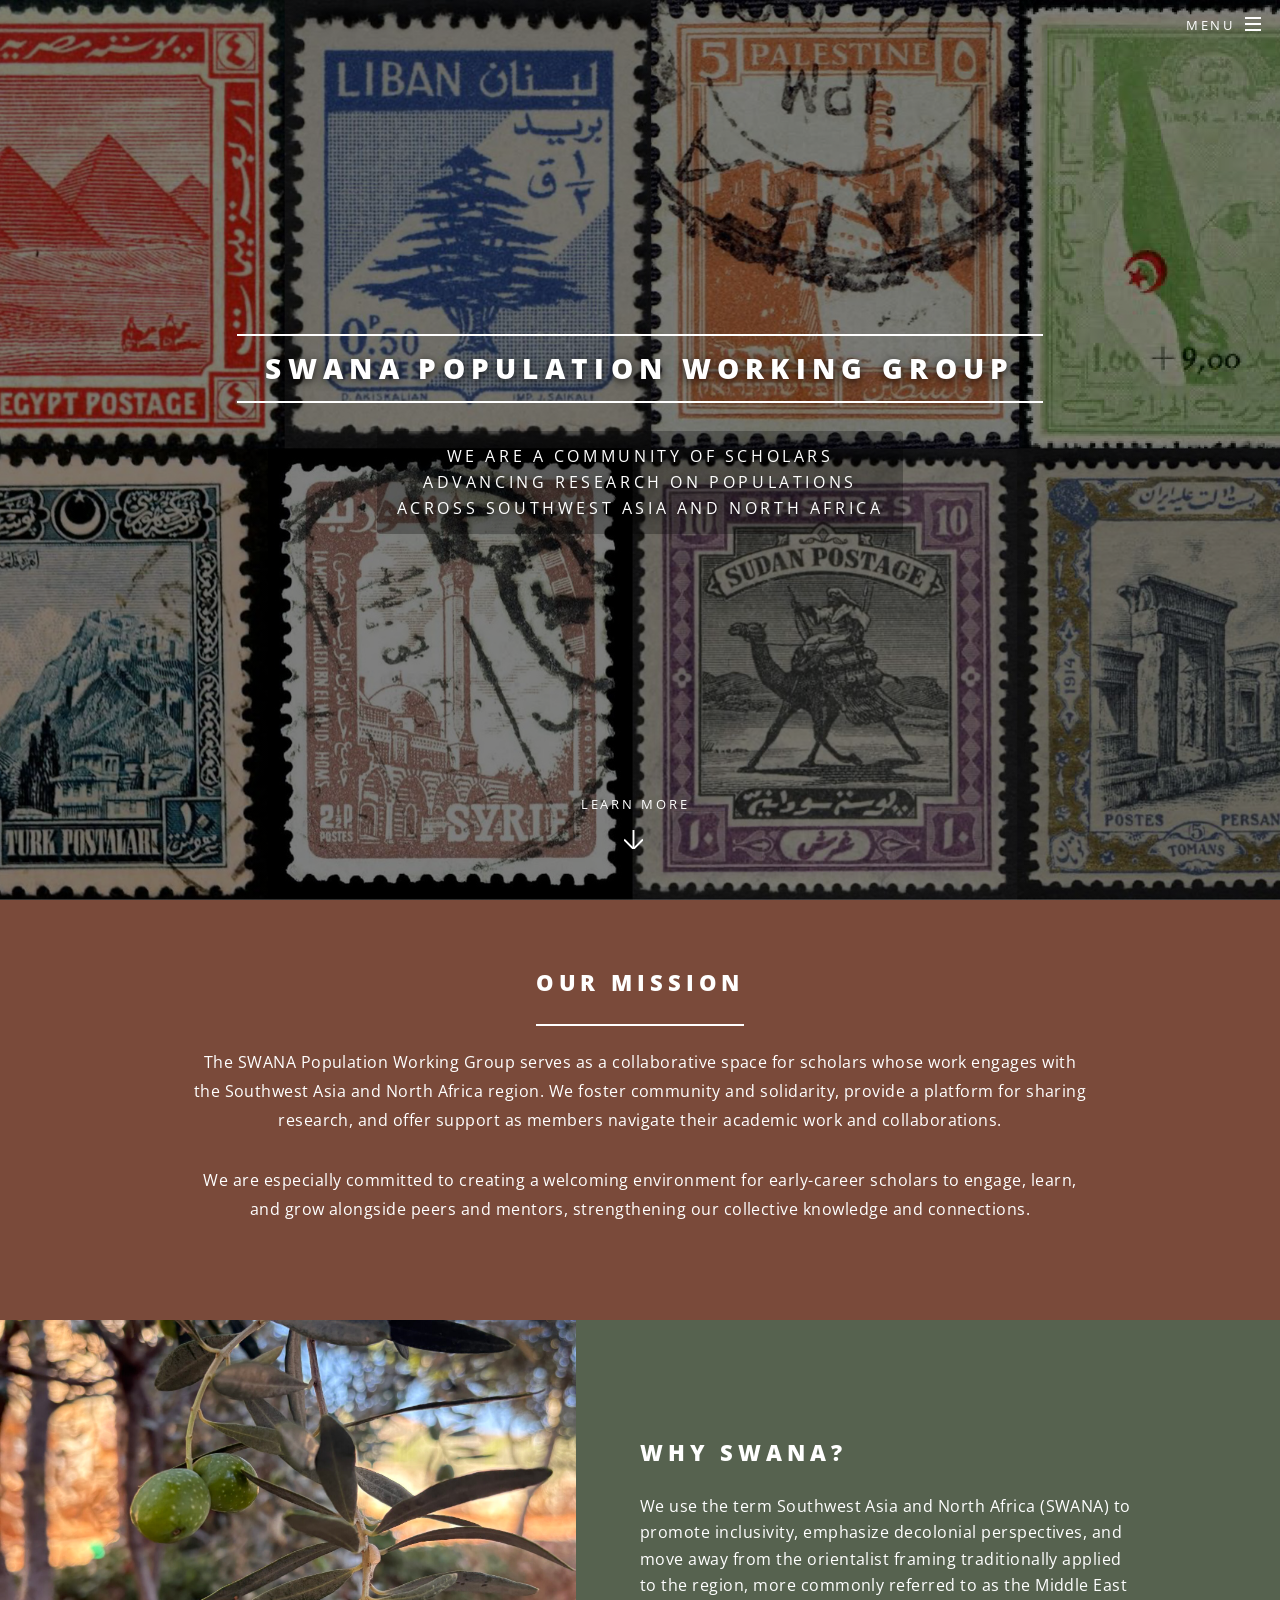
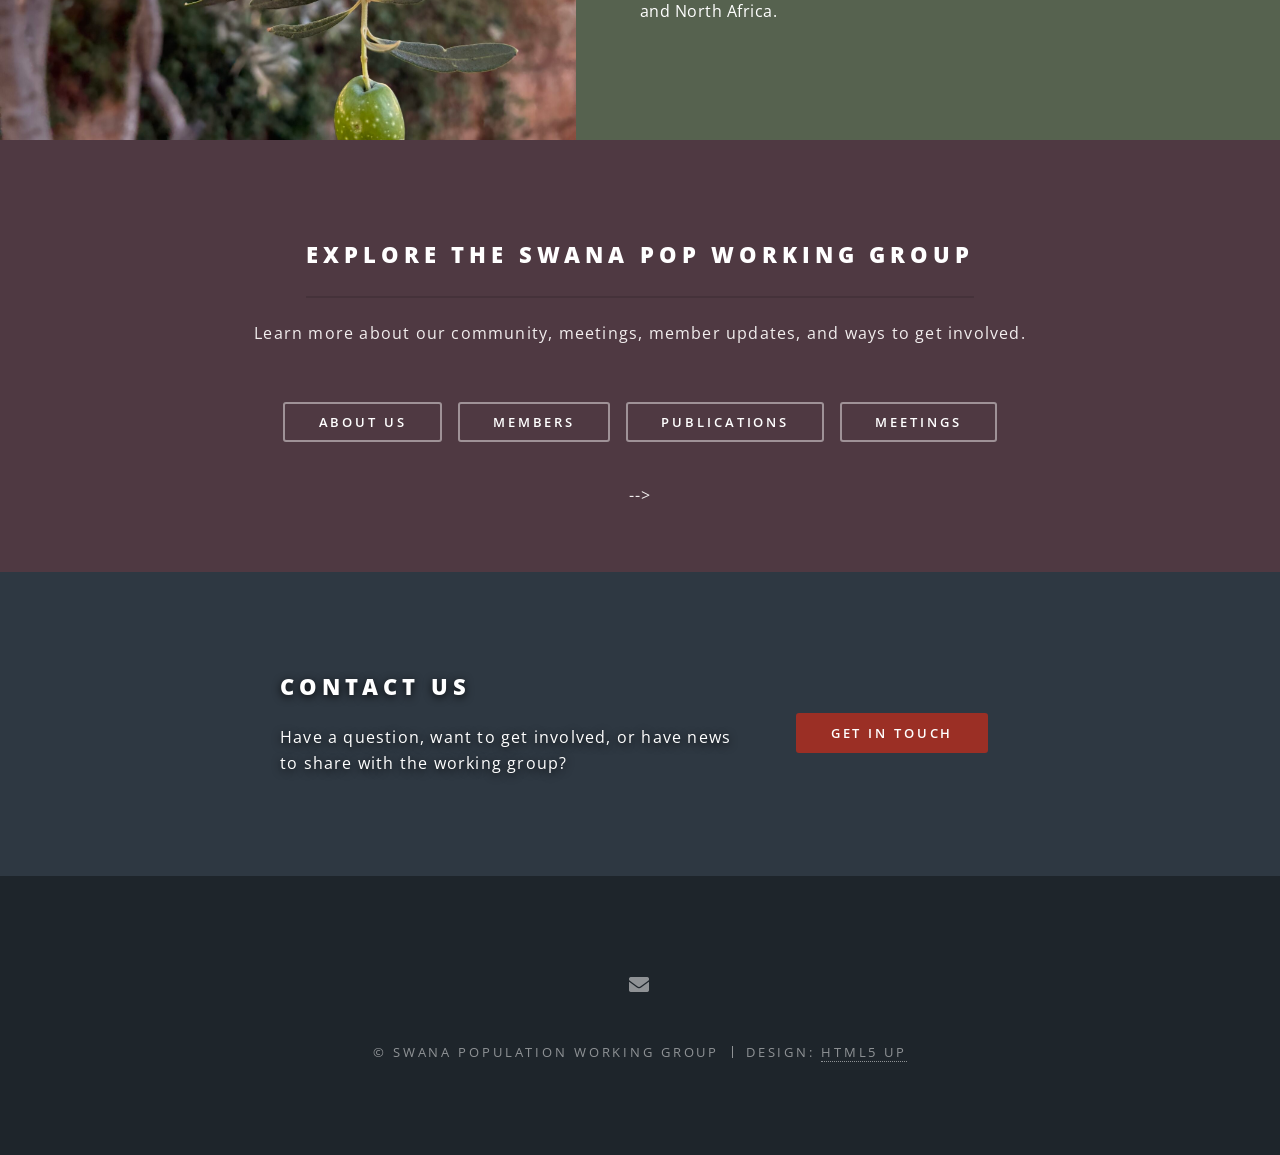
==== commit 1eb882fe: "Update index.html" ====
--- a/index.html
+++ b/index.html
@@ -30,7 +30,7 @@
 											<li><a href="about.html">About Us</a></li>
 											<li><a href="members.html">Members</a></li>
 										 	<li><a href="publications.html">Publications</a></li>
-											<!--<li><a href="#">Log In</a></li> -->
+											<<li><a href="meetings">Meetings</a></li>
 										</ul>
 									</div>
 								</li>
@@ -82,7 +82,7 @@
 							      <li><a href="about.html" class="button">About Us</a></li>
 							      <li><a href="members.html" class="button">Members</a></li>
 							      <li><a href="publications.html" class="button">Publications</a></li>
-							       <!--<li><a href="news.html" class="button">Share Your News</a></li>
+							      <li><a href="meetings.html" class="button">Meetings</a></li>
 							</ul> -->
 						</div>
 					</section>
@@ -95,7 +95,7 @@
 								<p>Have a question, want to get involved, or have news to share with the working group?</p>
 							</header>
 							<ul class="actions stacked">
-								<li><a href="https://forms.gle/hCoYXYdUF1regbRC8" class="button fit primary">Get In Touch</a></li>
+								<li><a href="https://forms.gle/hCoYXYdUF1regbRC8" class="button fit primary" target="_blank" rel="noopener noreferrer">Get In Touch</a></li>
 							</ul>
 						</div>
 					</section>
@@ -109,8 +109,7 @@
 							<li><a href="#" class="icon brands fa-instagram"><span class="label">Instagram</span></a></li>
 							<li><a href="#" class="icon brands fa-dribbble"><span class="label">Dribbble</span></a></li>
 							-->
-							<li><a href="https://forms.gle/hCoYXYdUF1regbRC8" class="icon solid fa-envelope"><span class="label">Email</span></a></li>
-							
+							<li><a href="https://forms.gle/hCoYXYdUF1regbRC8" class="icon solid fa-envelope" target="_blank" rel="noopener noreferrer"><span class="label">Contact Form</span></a></li>
 						</ul>
 						<ul class="copyright">
 							<li>&copy; SWANA Population Working Group</li><li>Design: <a href="http://html5up.net">HTML5 UP</a></li>
--- a/assets/css/main.css
+++ b/assets/css/main.css
@@ -3120,8 +3120,56 @@
 .sinem-photo {
     object-position: center 18% !important;
 }
+
+.sara-photo {
+	object-position: center 5% !important;
+
+}
+
 .goleen-photo {
     object-position: center 35% !important;
+}
+
+.paa-figure {
+    width: min(480px, 100%);
+    margin: 1em auto 0;
+}
+
+.paa-photo {
+    display: block;
+    width: 100%;
+    aspect-ratio: 1 / 1;
+    object-fit: cover;
+}
+
+.paa-figure figcaption {
+    margin-top: 0.5em;
+    text-align: left;
+}
+.paa-gallery {
+    display: grid;
+    grid-template-columns: repeat(3, minmax(0, 1fr));
+    gap: 1em;
+    max-width: 900px;
+    margin: 0 auto;
+}
+
+.paa-gallery figure {
+    margin: 0;
+}
+
+.paa-gallery img {
+    display: block;
+    width: 100%;
+    aspect-ratio: 1 / 1;
+    object-fit: cover;
+    border-radius: 6px;
+}
+
+@media screen and (max-width: 736px) {
+    .paa-gallery {
+        grid-template-columns: 1fr;
+    }
 }
 
 @media screen and (max-width: 736px) {
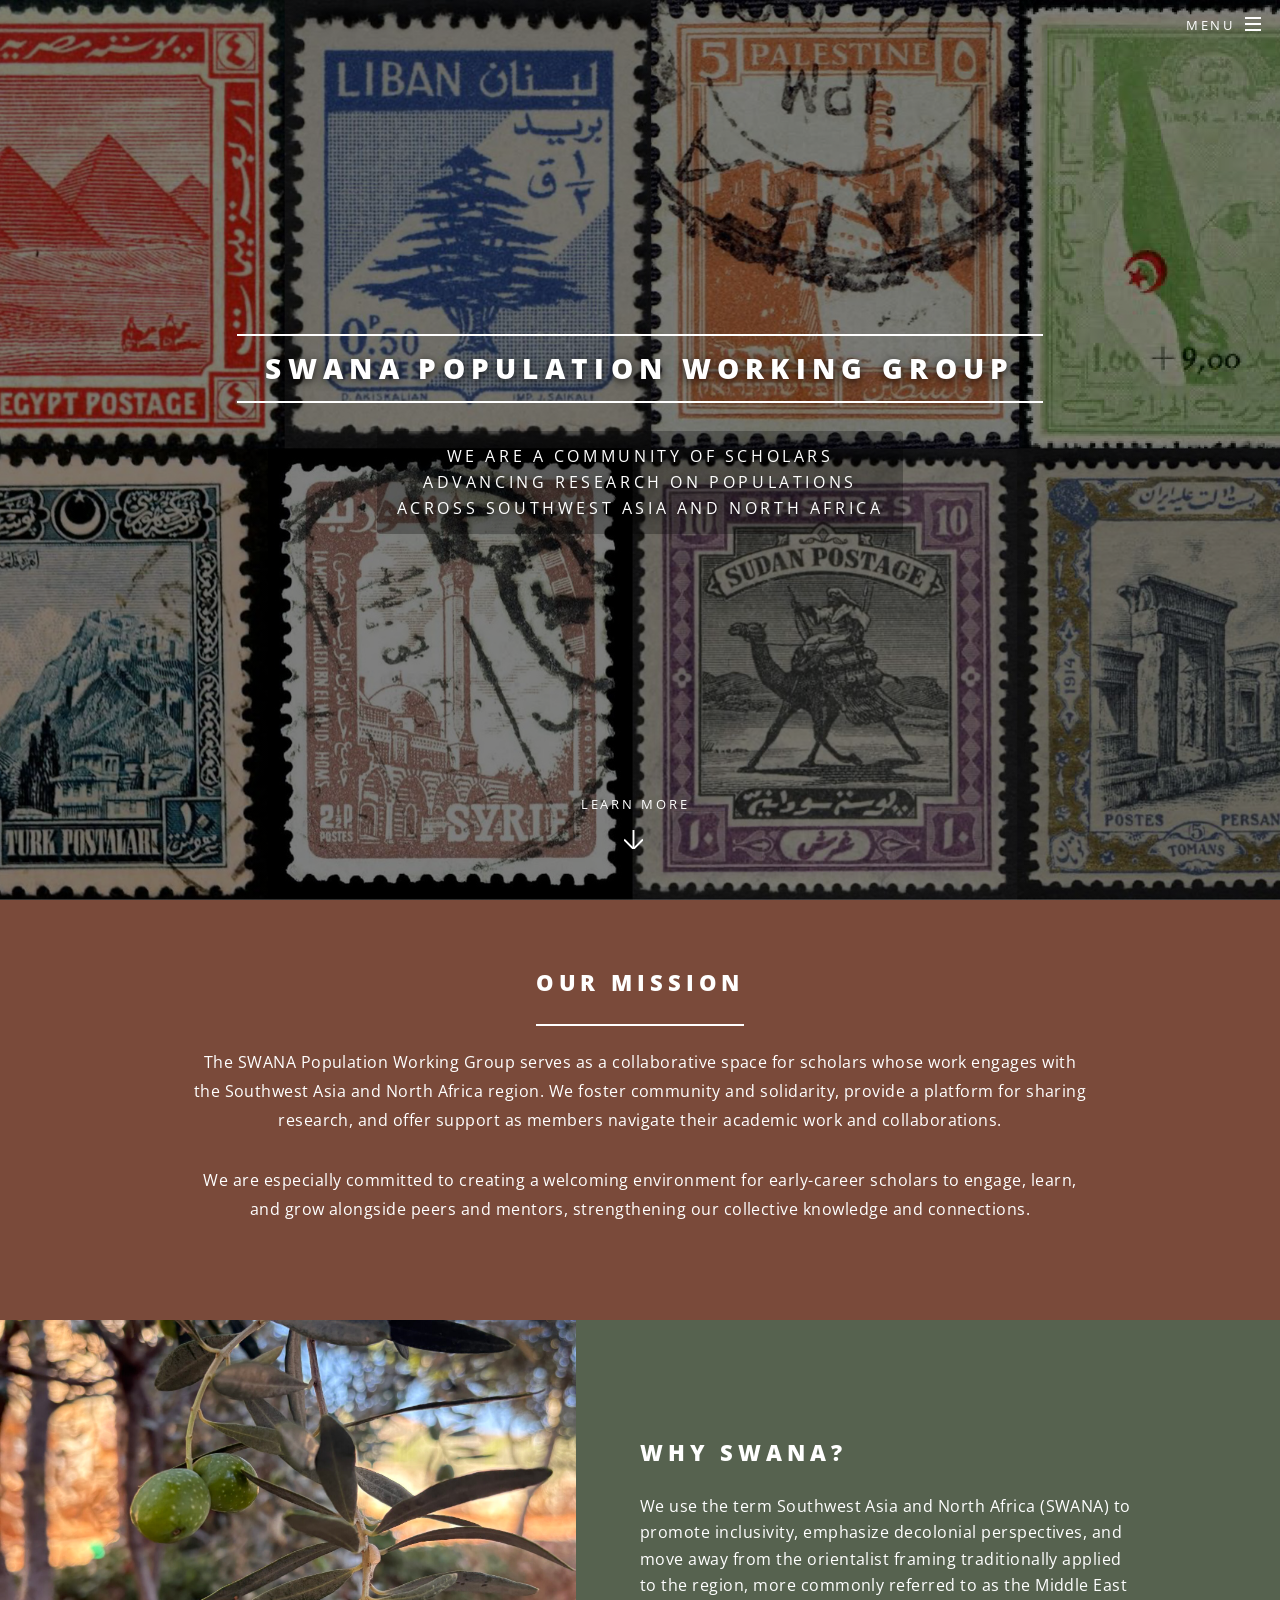
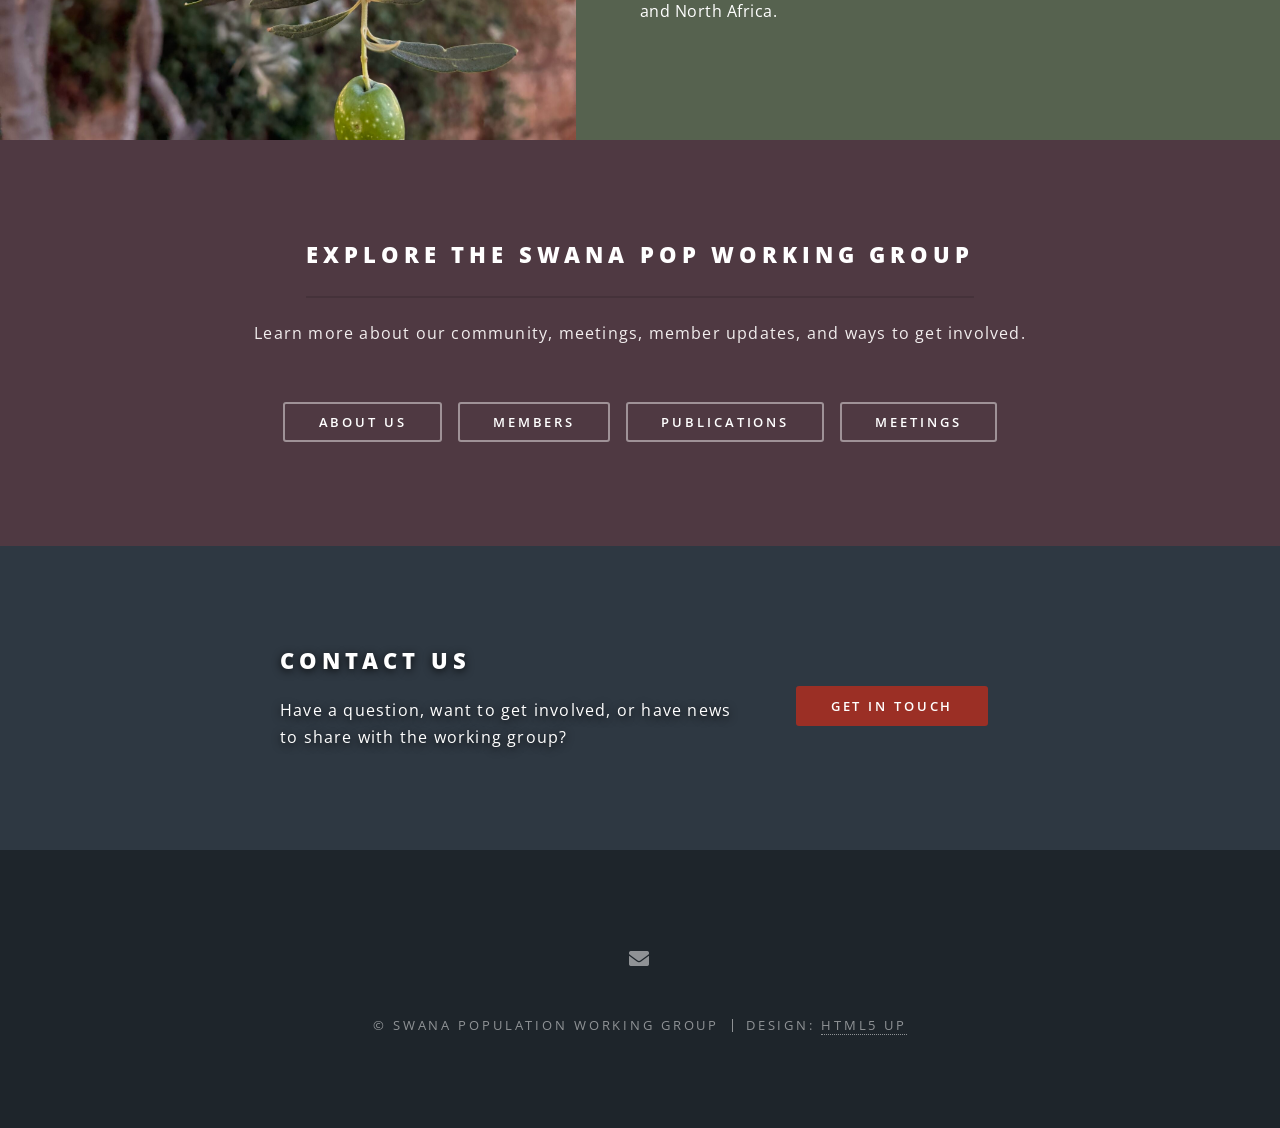
==== commit 0e534277: "Update index.html" ====
--- a/index.html
+++ b/index.html
@@ -83,7 +83,7 @@
 							      <li><a href="members.html" class="button">Members</a></li>
 							      <li><a href="publications.html" class="button">Publications</a></li>
 							      <li><a href="meetings.html" class="button">Meetings</a></li>
-							</ul> -->
+							</ul> 
 						</div>
 					</section>
 
